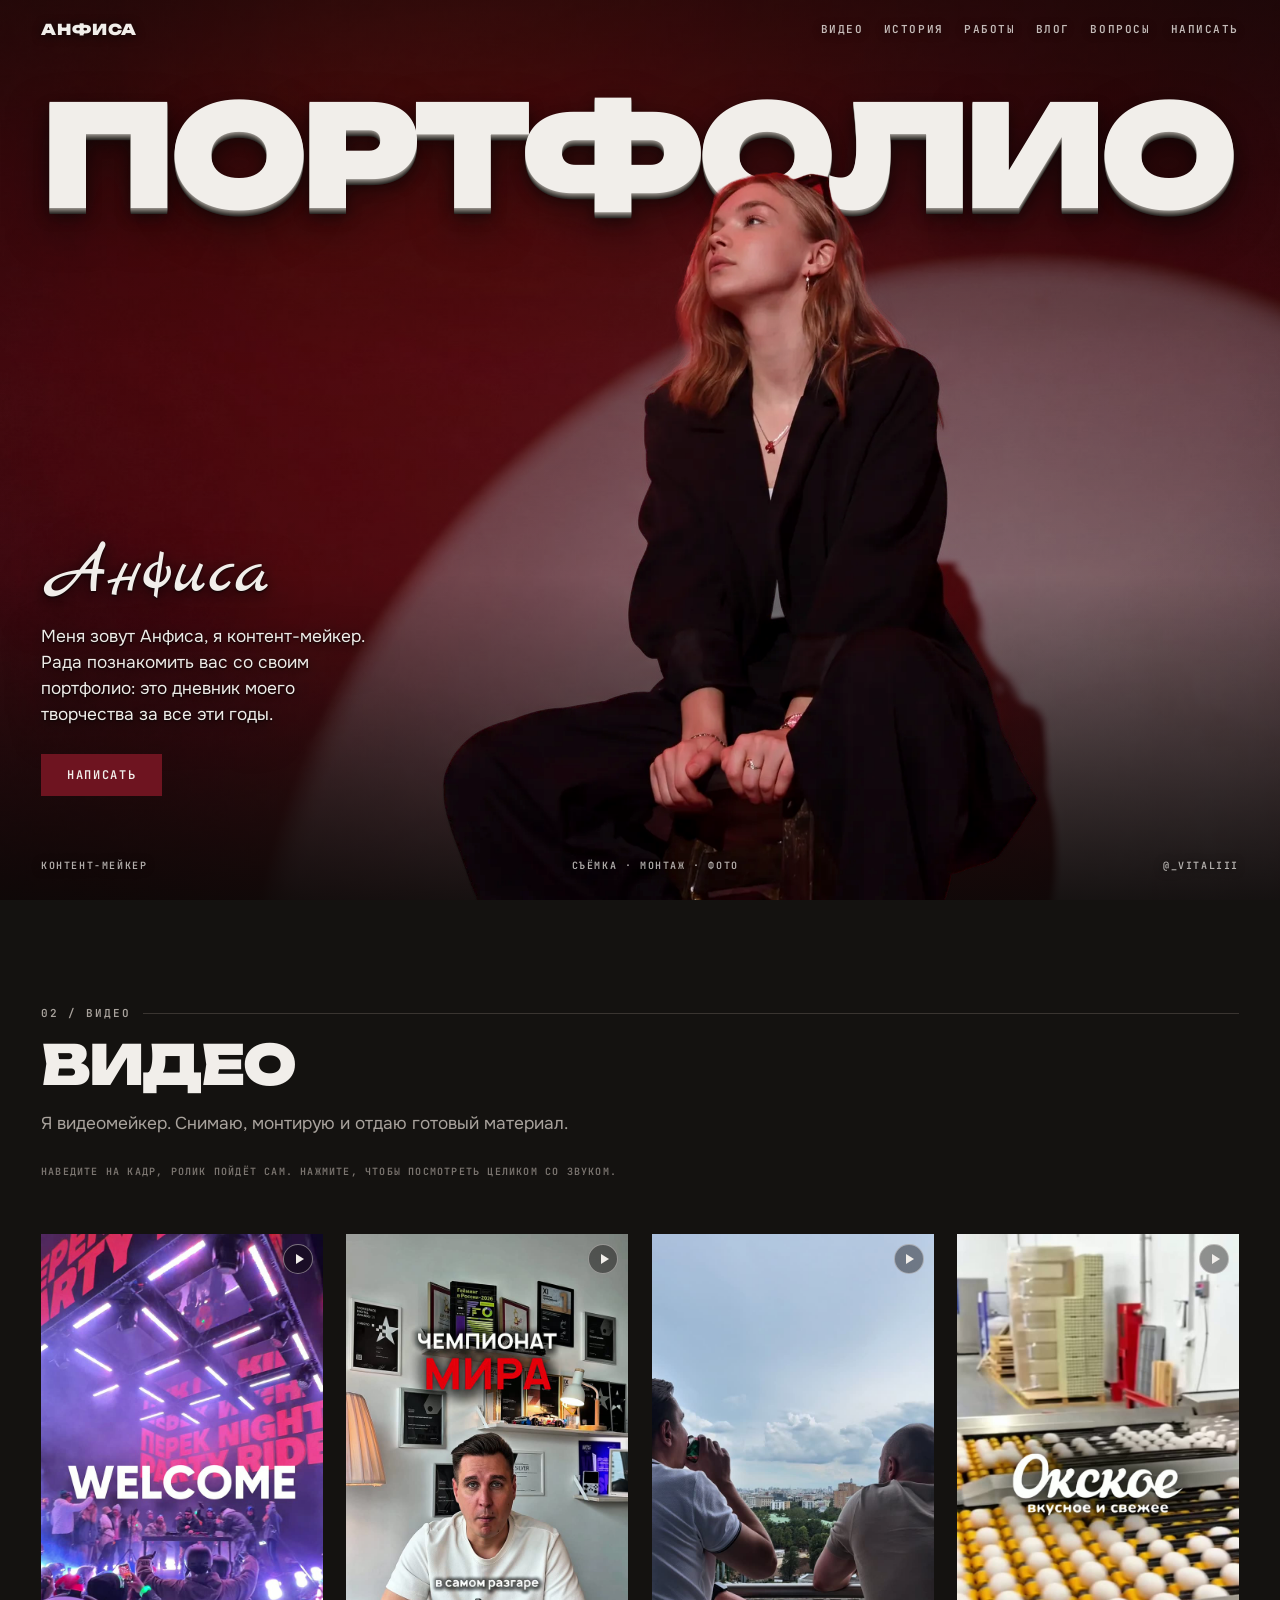
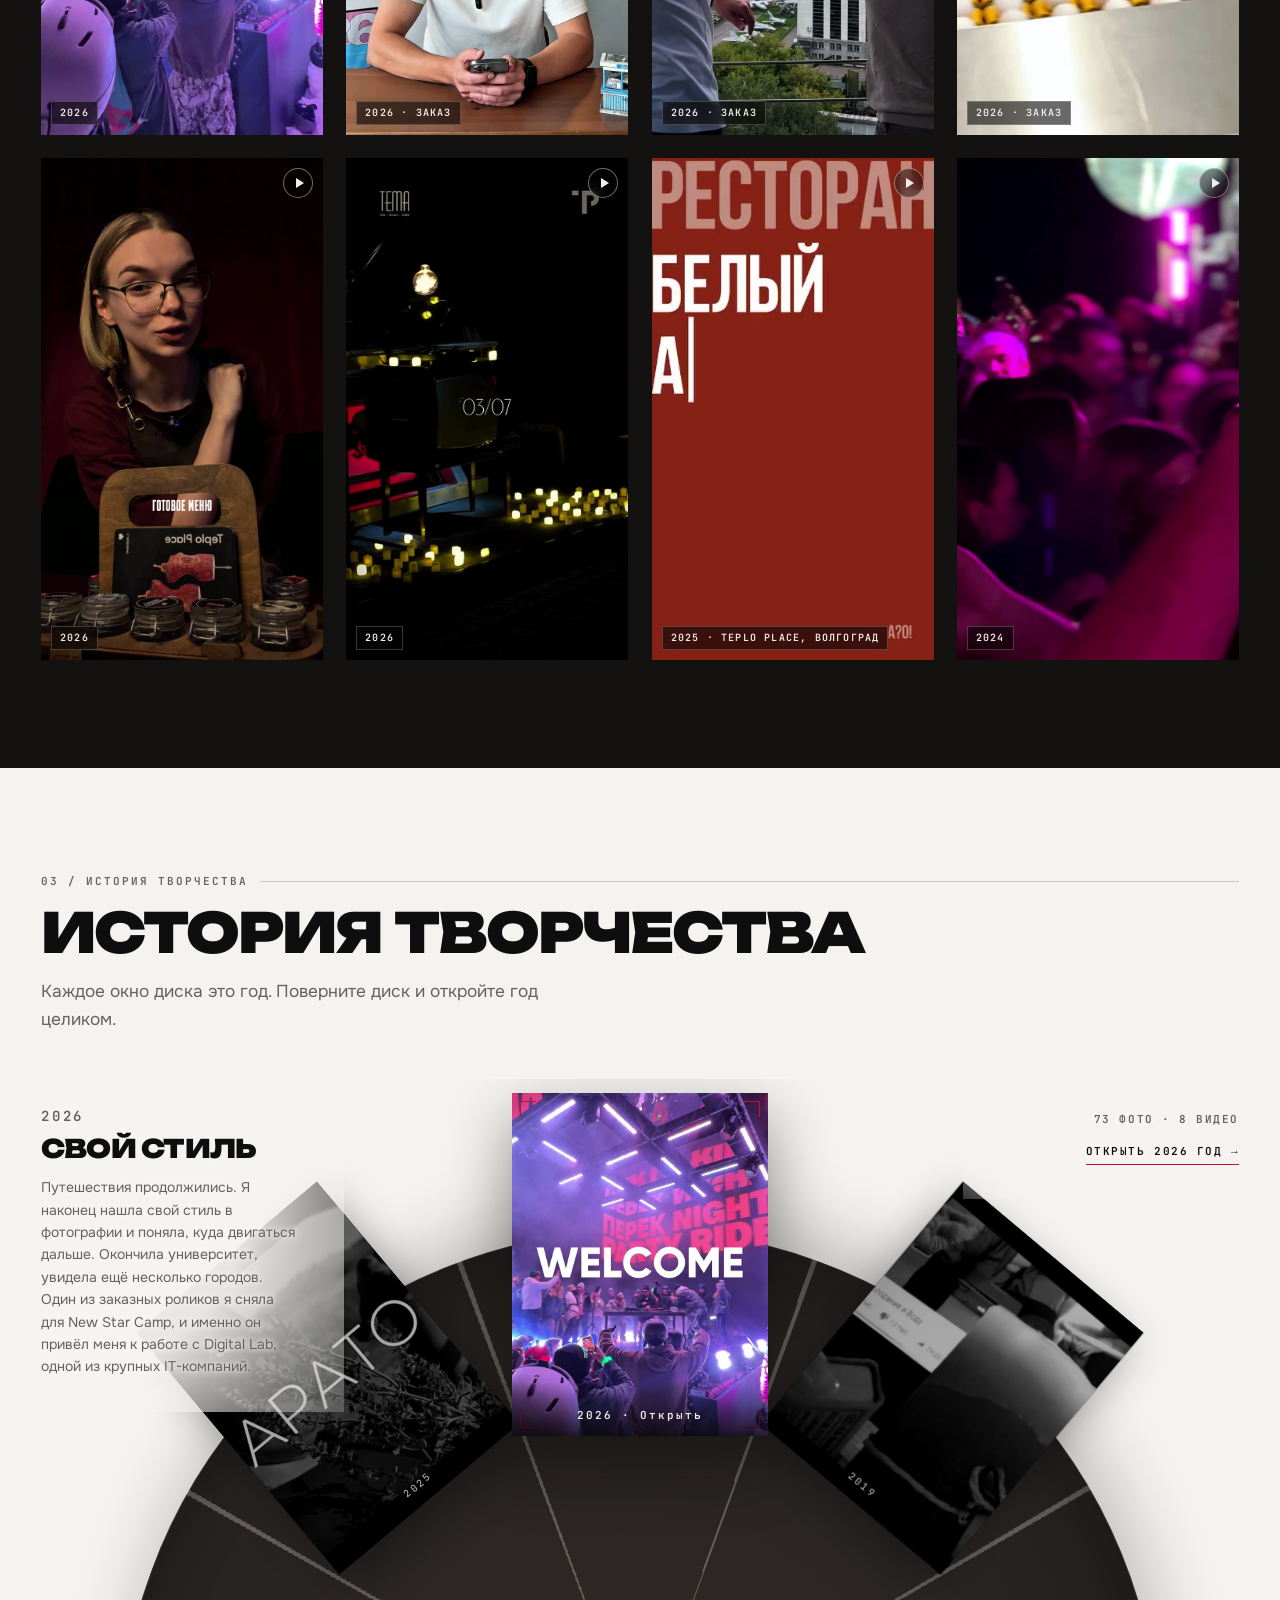
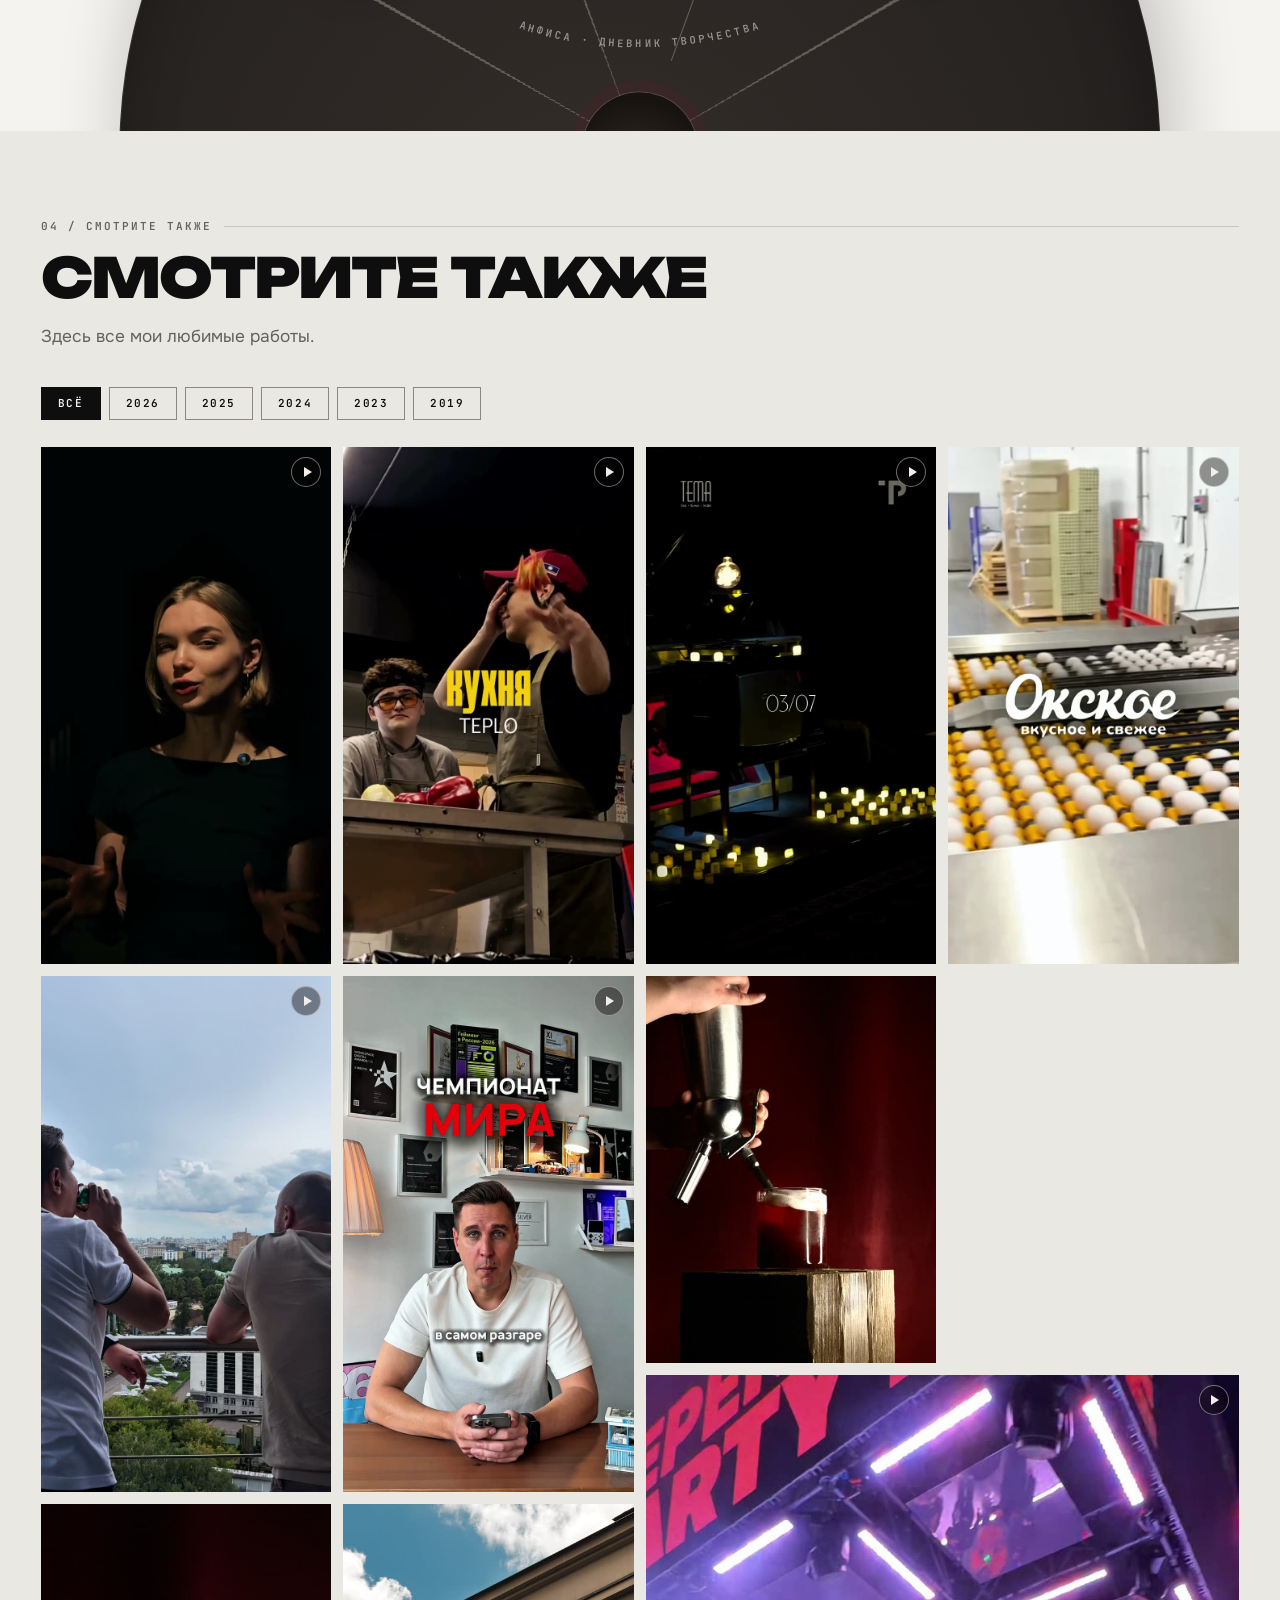
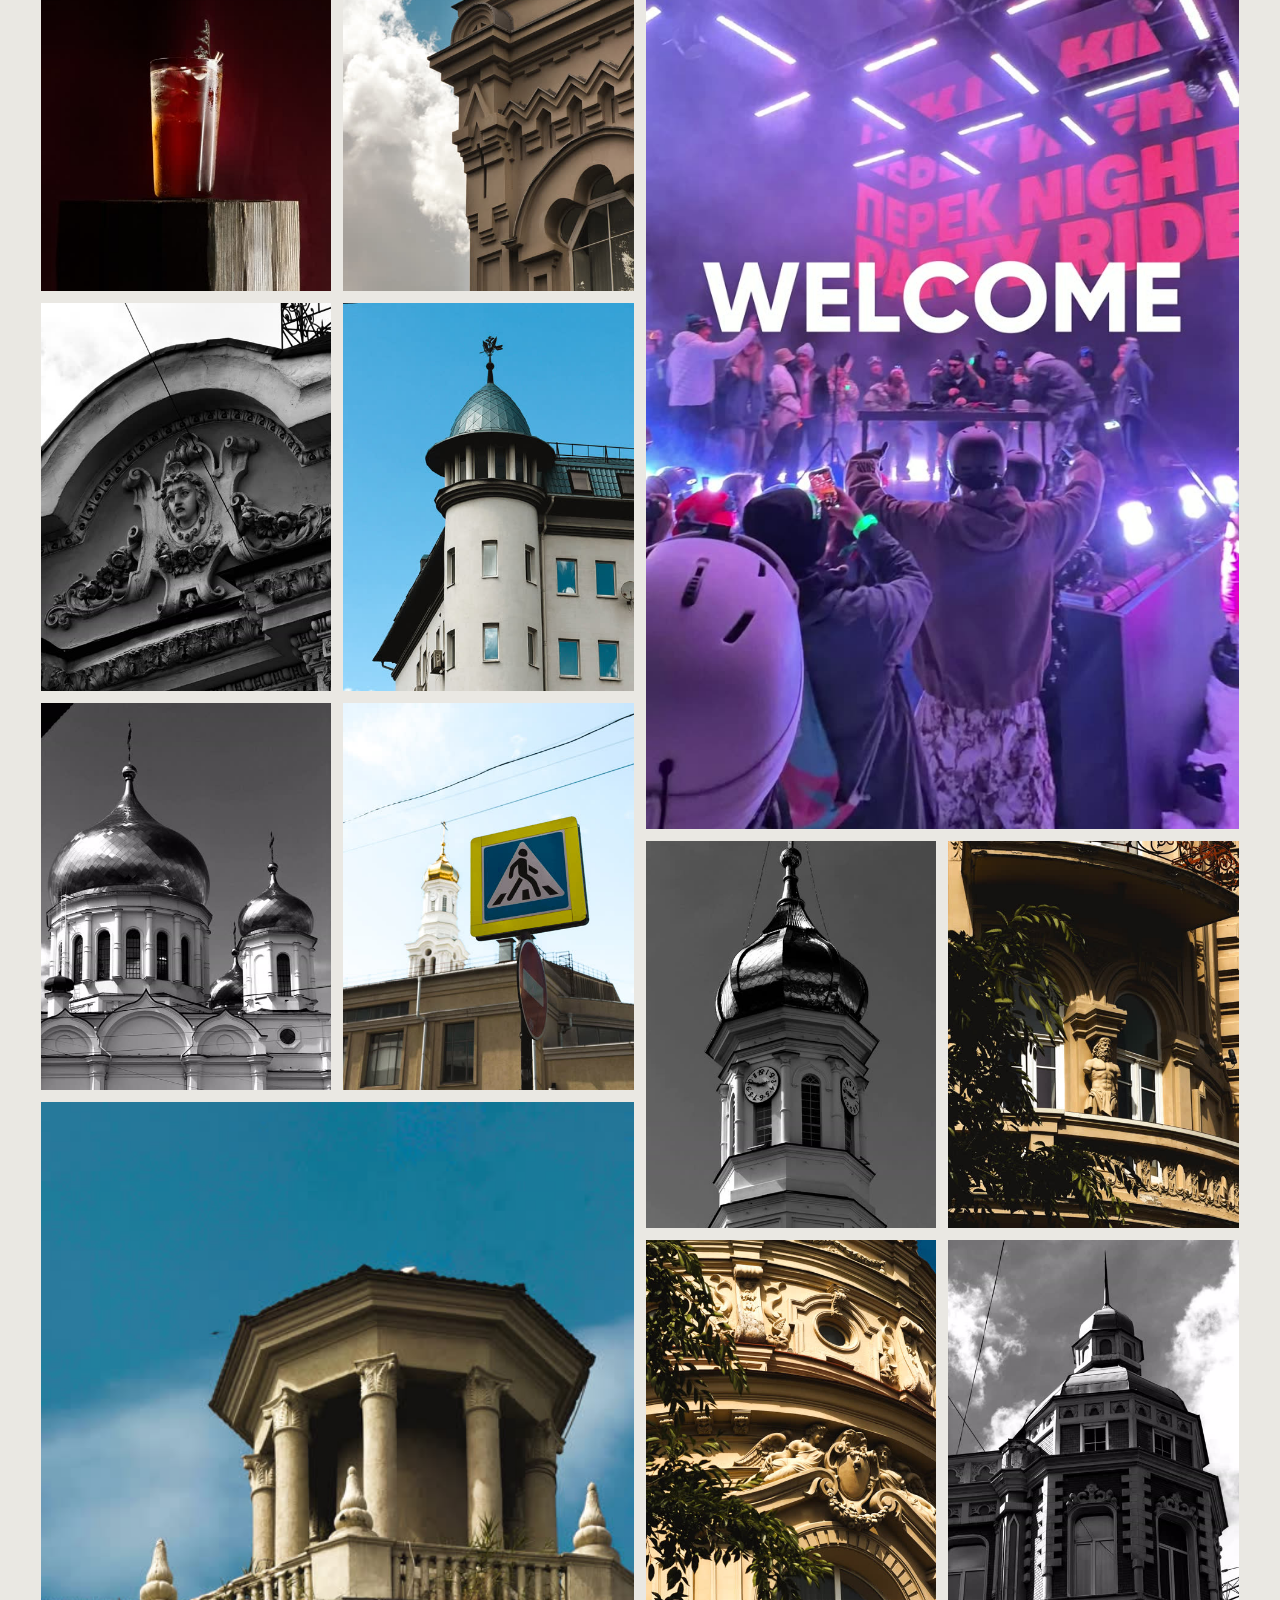
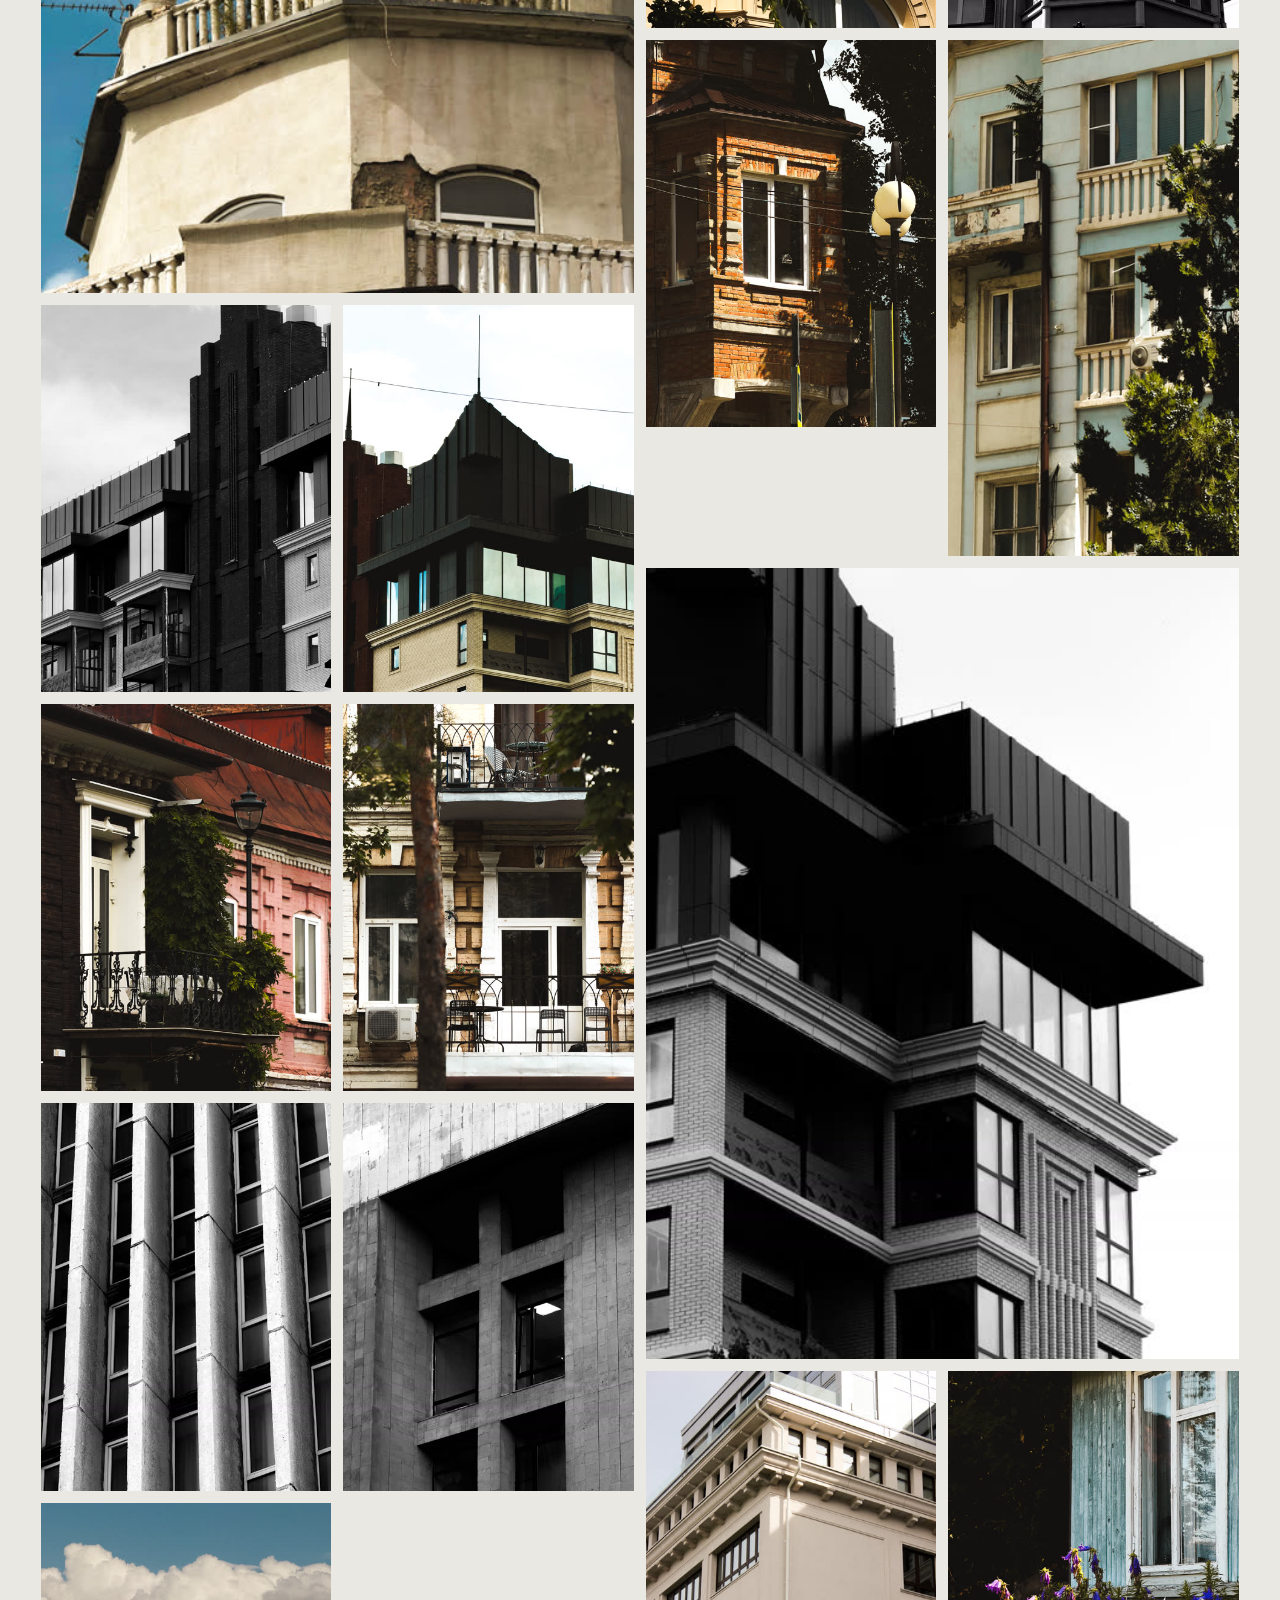
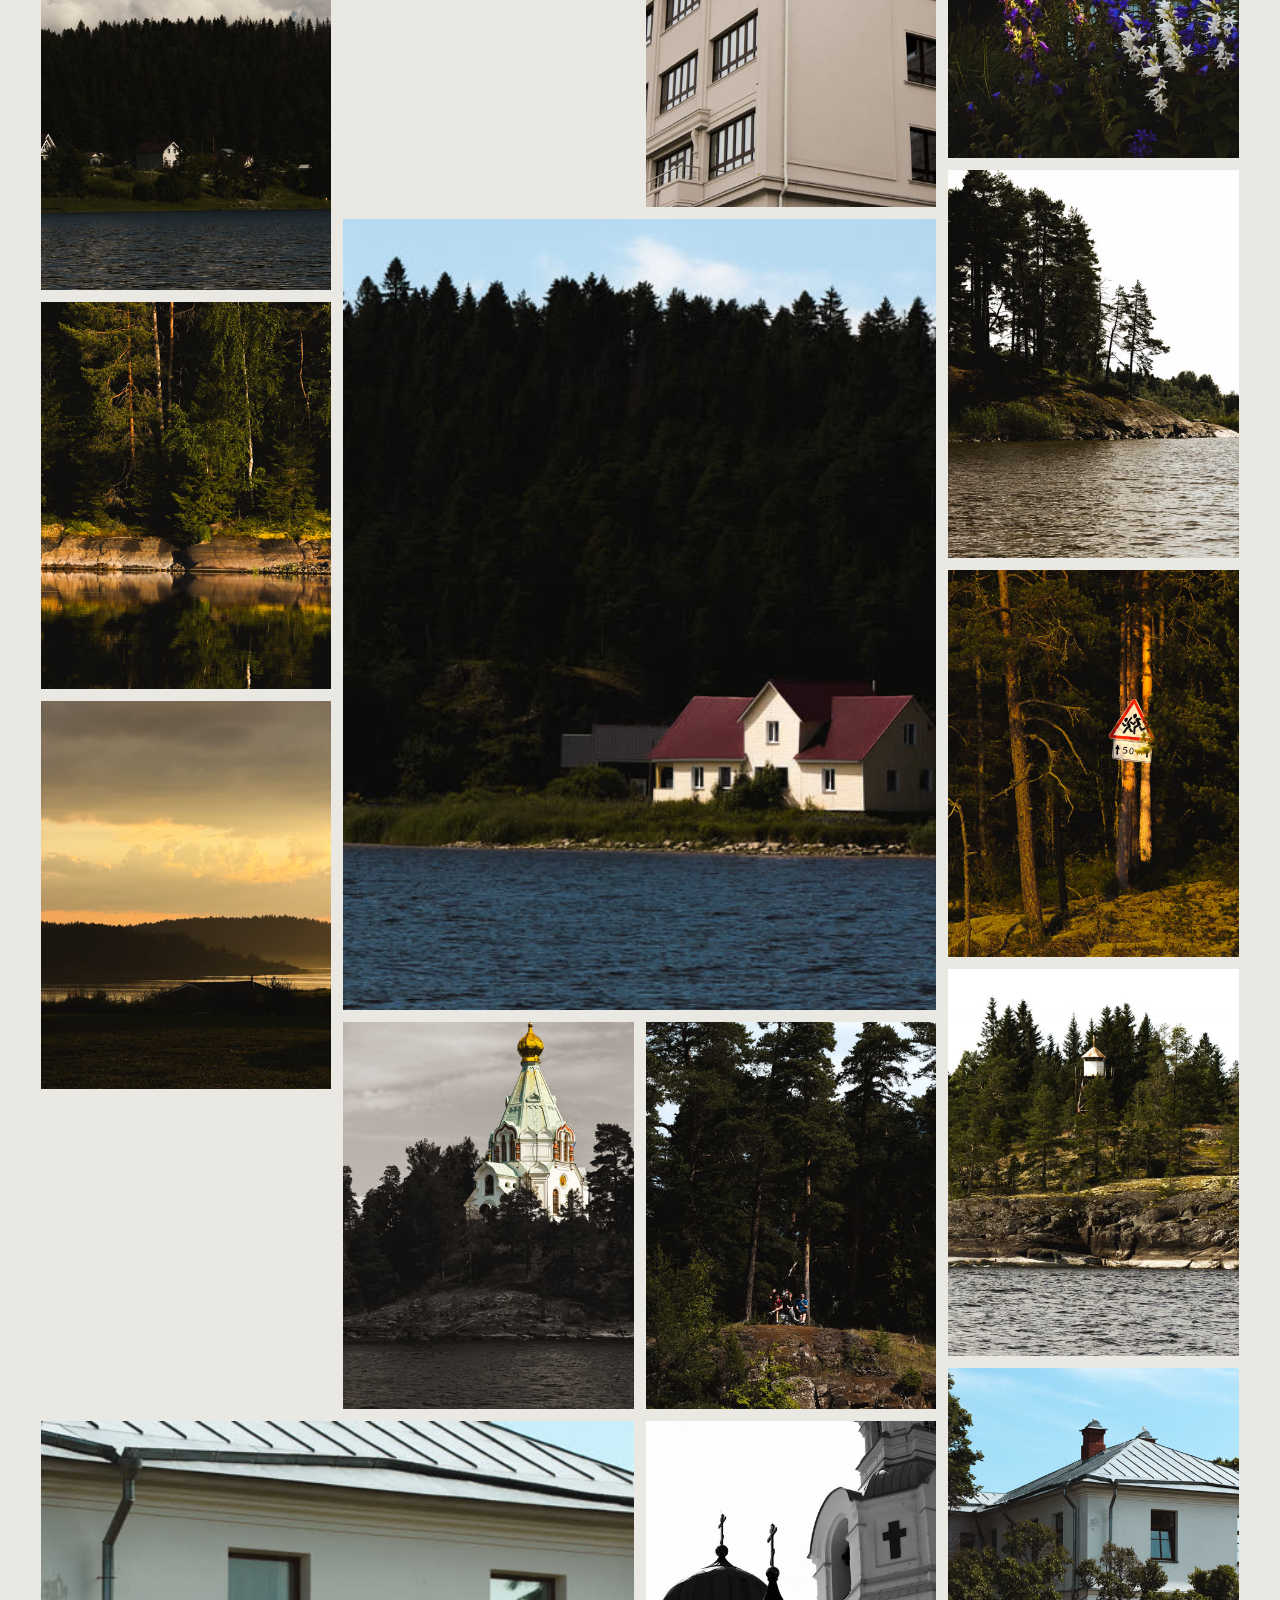
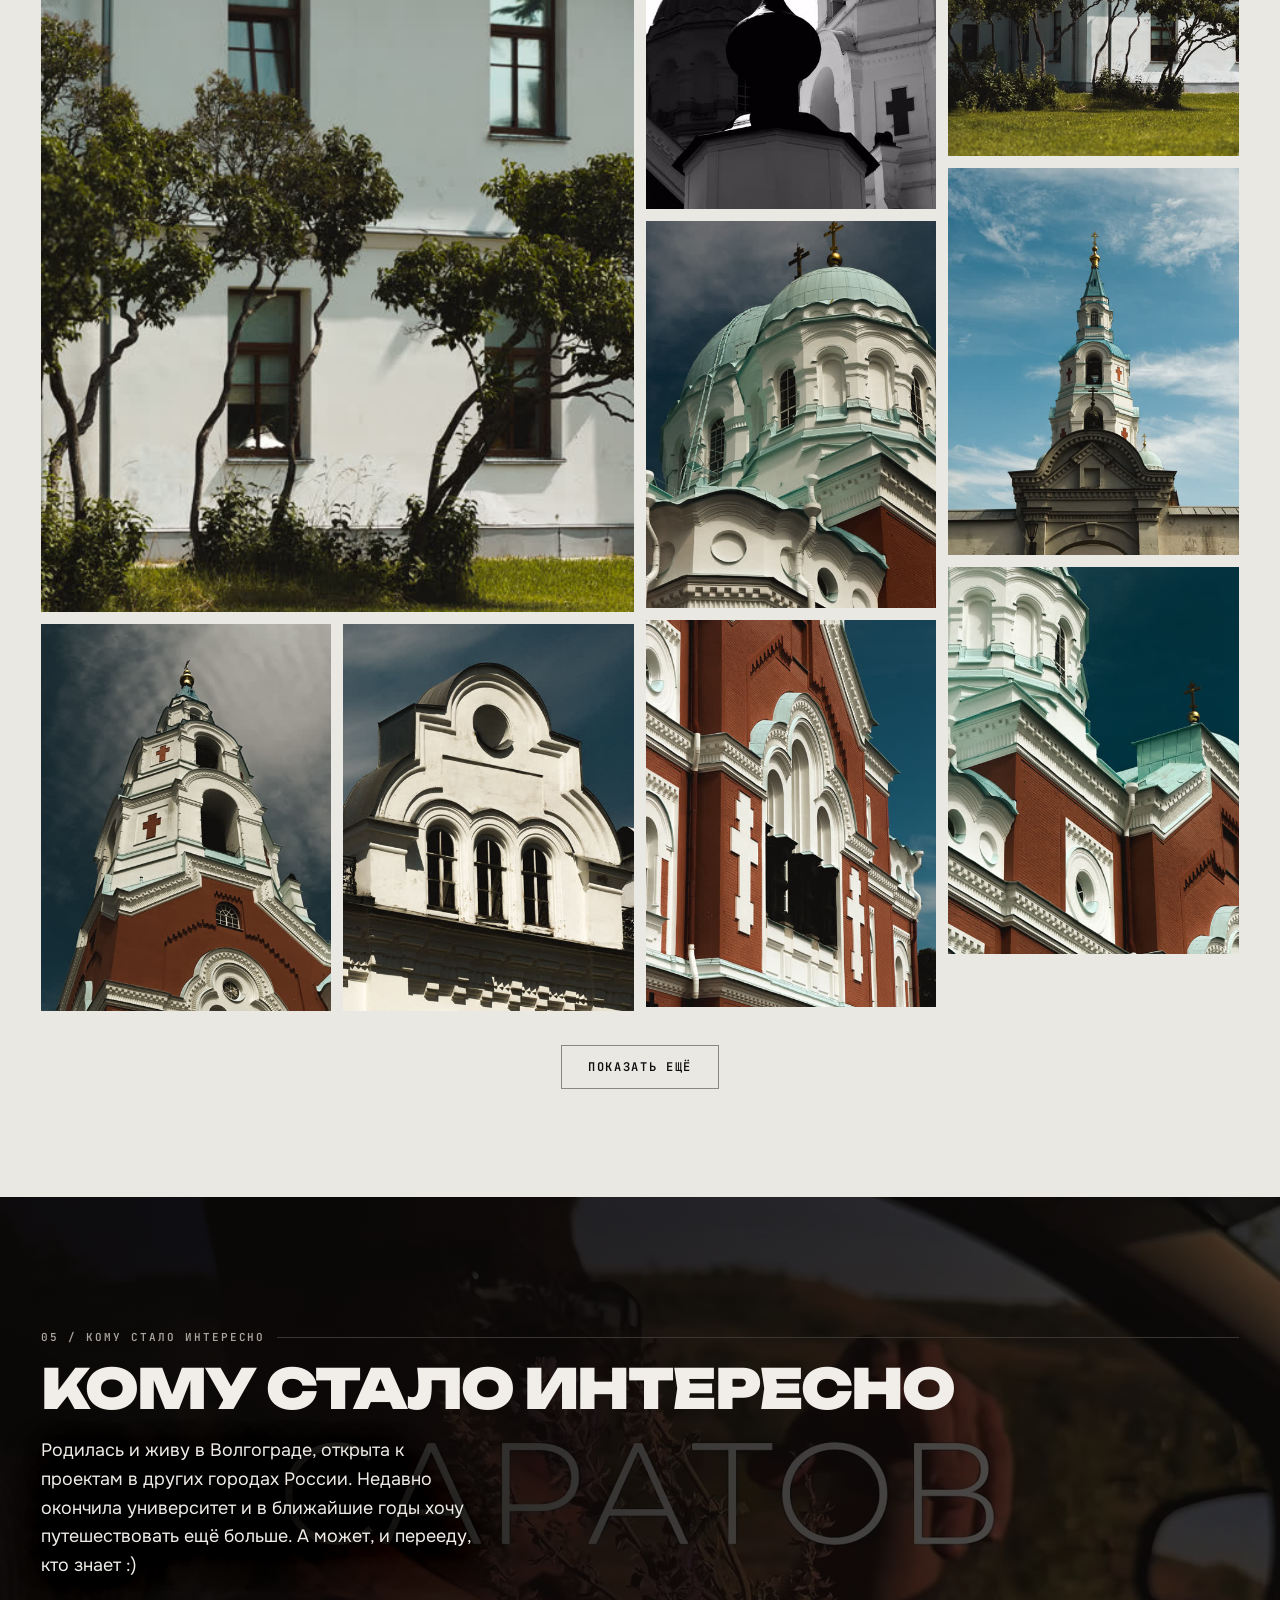
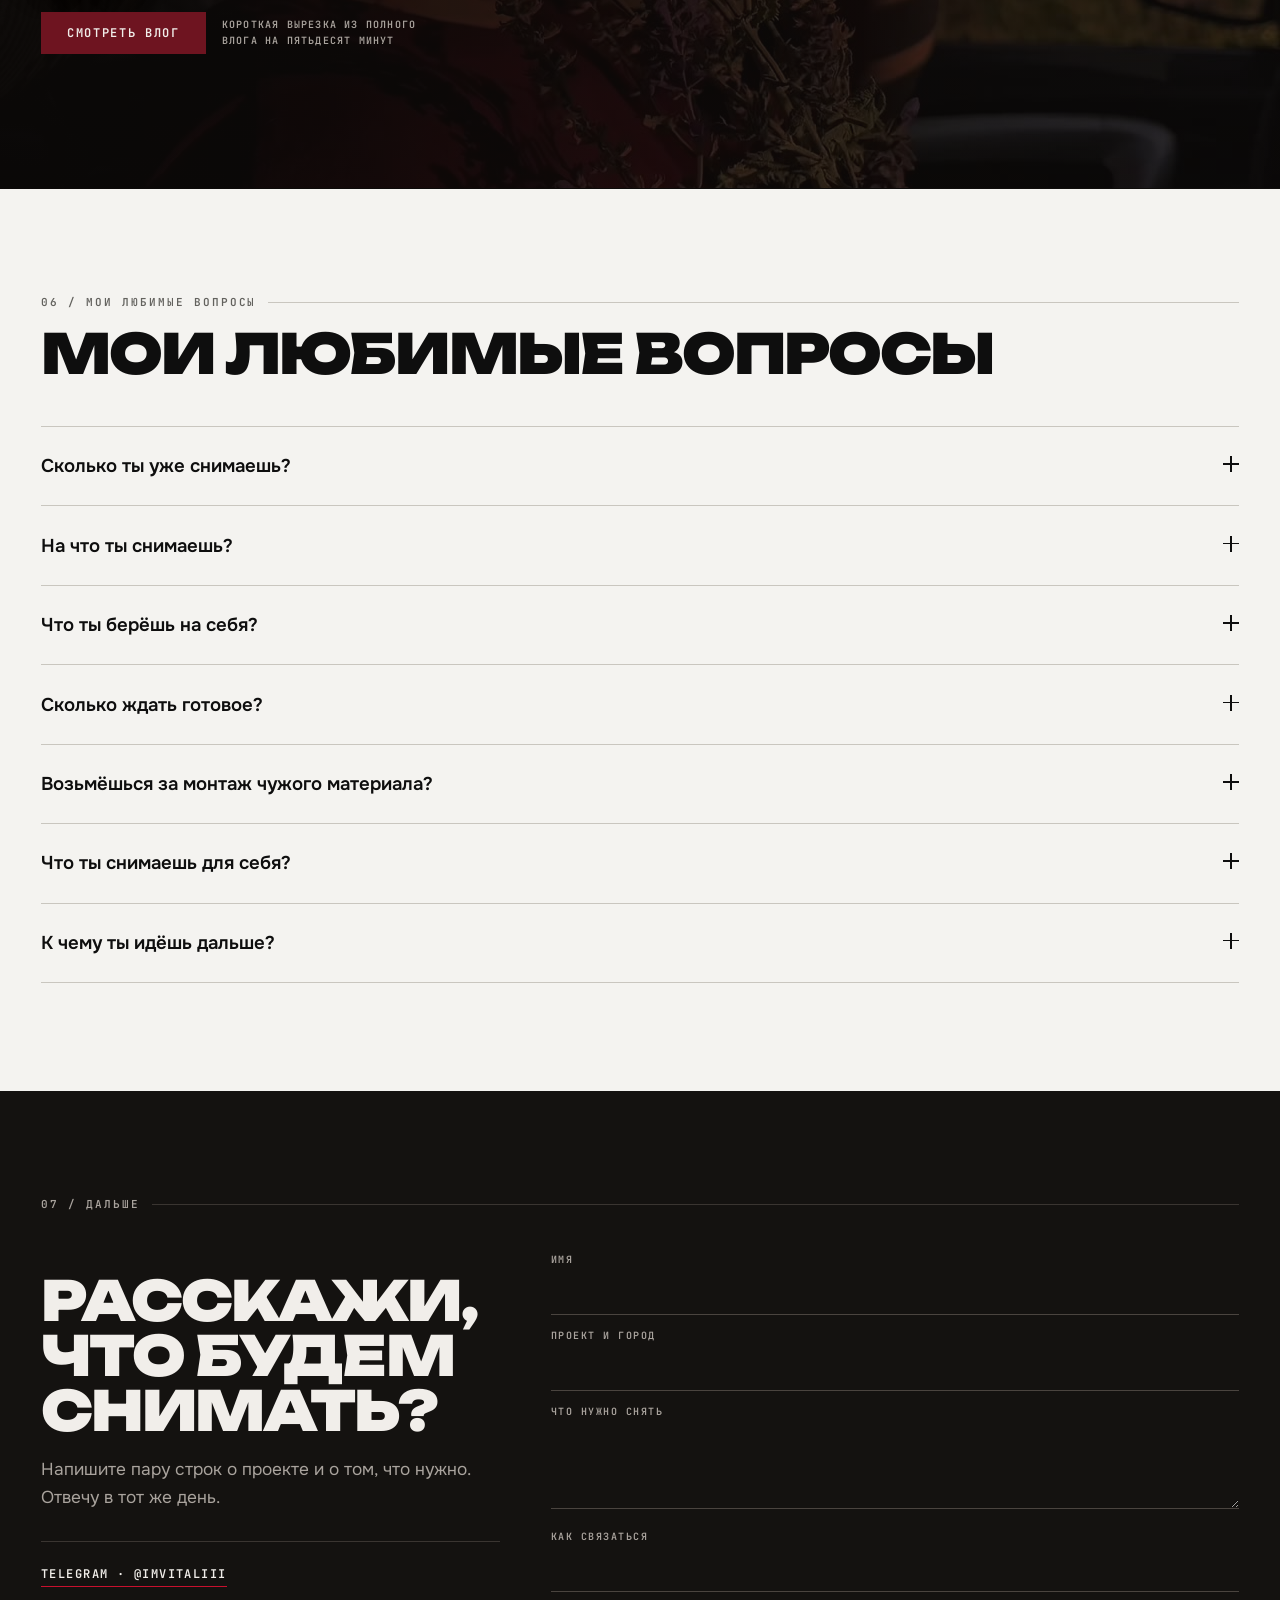
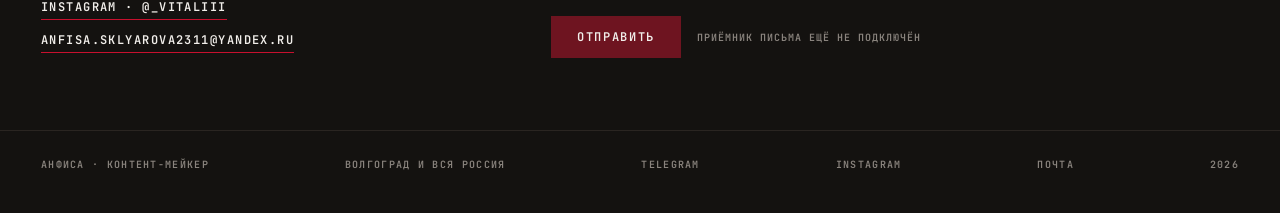
==== index.html @ 088d8d73 "Initial commit" ====
<!doctype html>
<html lang="ru">
<head>
<meta charset="utf-8">
<meta name="viewport" content="width=device-width, initial-scale=1">
<title>Анфиса. Контент-мейкер: видео, съёмка, монтаж</title>
<meta name="description" content="Анфиса, контент-мейкер и видеомейкер из Волгограда. Снимаю, монтирую и отдаю готовый материал. Портфолио и дневник творчества по годам.">
<meta name="theme-color" content="#141210">
<link rel="icon" href="data:image/svg+xml,%3Csvg xmlns='http://www.w3.org/2000/svg' viewBox='0 0 32 32'%3E%3Crect width='32' height='32' rx='7' fill='%23141210'/%3E%3Ccircle cx='16' cy='16' r='9' fill='none' stroke='%23F4F3F0' stroke-width='1.6'/%3E%3Cpath d='M13.5 11.6l7 4.4-7 4.4z' fill='%23C8102E'/%3E%3C/svg%3E">
<!-- DEPLOY STEP: og:url и og:image требуют абсолютных адресов, они подставляются при выкладке -->
<meta property="og:type" content="website">
<meta property="og:title" content="Анфиса. Контент-мейкер">
<meta property="og:description" content="Снимаю, монтирую и отдаю готовый материал. Портфолио и дневник творчества.">
<meta property="og:url" content="PLACEHOLDER">
<meta property="og:image" content="PLACEHOLDER">
<link rel="stylesheet" href="assets/fonts.css">
<link rel="stylesheet" href="assets/site.css">
</head>
<body>
<a class="skip" href="#main">К содержанию</a>
<div class="grain" aria-hidden="true"></div>

<nav class="nav" id="nav">
  <div class="wrap nav-in">
    <a class="nav-mark" href="#top">АНФИСА</a>
    <div class="nav-links">
      <a href="#video">Видео</a>
      <a href="#story" class="opt">История</a>
      <a href="#also" class="opt">Работы</a>
      <a href="#vlog" class="opt">Влог</a>
      <a href="#faq" class="opt">Вопросы</a>
      <a href="#contact">Написать</a>
    </div>
  </div>
</nav>

<main id="main" tabindex="-1">

  <!-- ============ 01 ГЕРОЙ ============ -->
  <section class="hero" id="top">
    <div class="hero-frame">
      <img class="hero-bg" src="assets/hero-bg.jpg"
           srcset="assets/hero-bg-s.jpg 1200w, assets/hero-bg.jpg 2400w" sizes="100vw"
           alt="" width="2400" height="1350" fetchpriority="high">
      <div class="hero-veil" aria-hidden="true"></div>

      <div class="hero-band">
        <div class="wrap">
          <h1 class="hero-word" id="heroWord"><span class="hero-word-in">ПОРТФОЛИО</span><span class="vh">. Анфиса, контент-мейкер: дневник творчества</span></h1>
        </div>
      </div>

      <img class="hero-cut" src="assets/hero-cut.webp"
           srcset="assets/hero-cut-s.webp 1200w, assets/hero-cut.webp 2400w" sizes="100vw"
           alt="Анфиса на съёмке" width="2400" height="1350">

      <div class="hero-front">
        <div class="wrap">
          <div class="hero-copy">
            <p class="hero-sign" style="--i:0">Анфиса</p>
            <p class="hero-lede" style="--i:1">Меня зовут Анфиса, я контент-мейкер. Рада познакомить вас со своим портфолио: это дневник моего творчества за все эти годы.</p>
            <a class="btn" href="#contact" style="--i:2">Написать</a>
          </div>

          <div class="hero-foot">
            <span>Контент-мейкер</span>
            <span class="opt">Съёмка · Монтаж · Фото</span>
            <a href="https://www.instagram.com/_vitaliii" target="_blank" rel="noopener">@_vitaliii</a>
          </div>
        </div>
      </div>
    </div>
  </section>

  <!-- ============ 02 ВИДЕО ============ -->
  <section class="video dark reveal" id="video">
    <div class="wrap">
      <p class="kicker rise">02 / Видео</p>
      <h2 class="h2 rise">Видео</h2>
      <p class="lede rise">Я видеомейкер. Снимаю, монтирую и отдаю готовый материал.</p>
      <p class="v-note rise">Наведите на кадр, ролик пойдёт сам. Нажмите, чтобы посмотреть целиком со звуком.</p>
      <div class="v-grid" id="vGrid"></div>
    </div>
  </section>

  <!-- ============ 03 ИСТОРИЯ ТВОРЧЕСТВА ============ -->
  <section class="story reveal" id="story">
    <div class="wrap">
      <p class="kicker rise">03 / История творчества</p>
      <h2 class="h2 rise">История творчества</h2>
      <p class="lede rise">Каждое окно диска это год. Поверните диск и откройте год целиком.</p>

      <div class="disc-stage">
        <div class="story-left" id="storyLeft"></div>

        <div class="disc" id="disc">
          <div class="wheel" id="wheel">
            <div class="plate" aria-hidden="true"></div>
          </div>
          <svg class="arc" viewBox="0 0 760 230" aria-hidden="true">
            <path id="arcPath" d="M40,20 A420,420 0 0,0 720,20" fill="none"/>
            <text><textPath href="#arcPath" startOffset="50%" text-anchor="middle">Анфиса · дневник творчества</textPath></text>
          </svg>
        </div>

        <div class="story-right" id="storyRight"></div>
      </div>
    </div>
  </section>

  <!-- ============ 04 СМОТРИТЕ ТАКЖЕ ============ -->
  <section class="also reveal" id="also">
    <div class="wrap">
      <p class="kicker rise">04 / Смотрите также</p>
      <h2 class="h2 rise">Смотрите также</h2>
      <p class="lede rise">Здесь все мои любимые работы.</p>
      <div class="chips" id="chips" role="group" aria-label="Отбор по годам"></div>
      <div class="wall" id="wall"></div>
      <div class="wall-more"><button class="btn ghost" id="wallMore" type="button">Показать ещё</button></div>
    </div>
  </section>

  <!-- ============ 05 ВЛОГ ============ -->
  <section class="vlog reveal" id="vlog">
    <video class="vlog-bg" id="vlogBg" muted loop playsinline preload="none" aria-hidden="true" tabindex="-1"></video>
    <div class="wrap">
      <p class="kicker rise">05 / Кому стало интересно</p>
      <h2 class="h2 rise">Кому стало интересно</h2>
      <div class="vlog-copy">
        <p class="rise">Родилась и живу в Волгограде, открыта к проектам в других городах России. Недавно окончила университет и в ближайшие годы хочу путешествовать ещё больше. А может, и перееду, кто знает :)</p>
        <div class="vlog-cta rise">
          <button class="btn" id="vlogPlay" type="button">Смотреть влог</button>
          <span class="vlog-note">Короткая вырезка из полного влога на пятьдесят минут</span>
        </div>
      </div>
    </div>
  </section>

  <!-- ============ 06 ВОПРОСЫ ============ -->
  <section class="faq reveal" id="faq">
    <div class="wrap">
      <p class="kicker rise">06 / Мои любимые вопросы</p>
      <h2 class="h2 rise">Мои любимые вопросы</h2>
      <div class="qs rise" id="qs"></div>
    </div>
  </section>

  <!-- ============ 07 ФОРМА ============ -->
  <section class="cta dark reveal" id="contact">
    <div class="wrap">
      <p class="kicker rise">07 / Дальше</p>
      <div class="cta-grid">
        <div>
          <h2 class="h2 rise">Расскажи, что будем снимать?</h2>
          <p class="lede rise">Напишите пару строк о проекте и о том, что нужно. Отвечу в тот же день.</p>
          <div class="direct rise">
            <a href="https://t.me/Imvitaliii" target="_blank" rel="noopener">Telegram · @Imvitaliii</a>
            <a href="https://www.instagram.com/_vitaliii" target="_blank" rel="noopener">Instagram · @_vitaliii</a>
            <a href="mailto:anfisa.sklyarova2311@yandex.ru">anfisa.sklyarova2311@yandex.ru</a>
          </div>
        </div>
        <div>
          <form id="form" action="https://formspree.io/f/PLACEHOLDER" method="post" novalidate>
            <div><label for="f-name">Имя</label><input id="f-name" name="name" type="text" autocomplete="name" required></div>
            <div><label for="f-place">Проект и город</label><input id="f-place" name="place" type="text" required></div>
            <div><label for="f-task">Что нужно снять</label><textarea id="f-task" name="task" rows="3" required></textarea></div>
            <div><label for="f-contact">Как связаться</label><input id="f-contact" name="contact" type="text" autocomplete="email" required></div>
            <div class="form-foot">
              <button class="btn" type="submit">Отправить</button>
              <span class="form-note">Письмо придёт Анфисе на почту</span>
            </div>
          </form>
          <div class="sent" id="sent" role="status">Письмо ушло. Отвечу в тот же день.</div>
        </div>
      </div>
    </div>
  </section>

</main>

<footer>
  <div class="wrap foot">
    <span>Анфиса · контент-мейкер</span>
    <span>Волгоград и вся Россия</span>
    <a href="https://t.me/Imvitaliii" target="_blank" rel="noopener">Telegram</a>
    <a href="https://www.instagram.com/_vitaliii" target="_blank" rel="noopener">Instagram</a>
    <a href="mailto:anfisa.sklyarova2311@yandex.ru">Почта</a>
    <span>2026</span>
  </div>
</footer>

<div class="viewer" id="viewer" role="dialog" aria-modal="true" aria-label="Просмотр работы"></div>

<script src="assets/data.js"></script>
<script src="assets/app.js" defer></script>
</body>
</html>
---- assets/fonts.css ----
@font-face{font-family:'Unbounded';font-style:normal;font-weight:700;font-display:swap;src:url('fonts/unbounded-700-cyrillic.woff2') format('woff2');unicode-range:U+0301, U+0400-045F, U+0490-0491, U+04B0-04B1, U+2116}
@font-face{font-family:'Unbounded';font-style:normal;font-weight:700;font-display:swap;src:url('fonts/unbounded-700-latin.woff2') format('woff2');unicode-range:U+0000-00FF, U+0131, U+0152-0153, U+02BB-02BC, U+02C6, U+02DA, U+02DC, U+0304, U+0308, U+0329, U+2000-206F, U+20AC, U+2122, U+2191, U+2193, U+2212, U+2215, U+FEFF, U+FFFD}
@font-face{font-family:'Unbounded';font-style:normal;font-weight:900;font-display:swap;src:url('fonts/unbounded-900-cyrillic.woff2') format('woff2');unicode-range:U+0301, U+0400-045F, U+0490-0491, U+04B0-04B1, U+2116}
@font-face{font-family:'Unbounded';font-style:normal;font-weight:900;font-display:swap;src:url('fonts/unbounded-900-latin.woff2') format('woff2');unicode-range:U+0000-00FF, U+0131, U+0152-0153, U+02BB-02BC, U+02C6, U+02DA, U+02DC, U+0304, U+0308, U+0329, U+2000-206F, U+20AC, U+2122, U+2191, U+2193, U+2212, U+2215, U+FEFF, U+FFFD}
@font-face{font-family:'Onest';font-style:normal;font-weight:400;font-display:swap;src:url('fonts/onest-400-cyrillic.woff2') format('woff2');unicode-range:U+0301, U+0400-045F, U+0490-0491, U+04B0-04B1, U+2116}
@font-face{font-family:'Onest';font-style:normal;font-weight:400;font-display:swap;src:url('fonts/onest-400-latin.woff2') format('woff2');unicode-range:U+0000-00FF, U+0131, U+0152-0153, U+02BB-02BC, U+02C6, U+02DA, U+02DC, U+0304, U+0308, U+0329, U+2000-206F, U+20AC, U+2122, U+2191, U+2193, U+2212, U+2215, U+FEFF, U+FFFD}
@font-face{font-family:'Onest';font-style:normal;font-weight:600;font-display:swap;src:url('fonts/onest-600-cyrillic.woff2') format('woff2');unicode-range:U+0301, U+0400-045F, U+0490-0491, U+04B0-04B1, U+2116}
@font-face{font-family:'Onest';font-style:normal;font-weight:600;font-display:swap;src:url('fonts/onest-600-latin.woff2') format('woff2');unicode-range:U+0000-00FF, U+0131, U+0152-0153, U+02BB-02BC, U+02C6, U+02DA, U+02DC, U+0304, U+0308, U+0329, U+2000-206F, U+20AC, U+2122, U+2191, U+2193, U+2212, U+2215, U+FEFF, U+FFFD}
@font-face{font-family:'JetBrains Mono';font-style:normal;font-weight:400;font-display:swap;src:url('fonts/jetbrains-mono-400-cyrillic.woff2') format('woff2');unicode-range:U+0301, U+0400-045F, U+0490-0491, U+04B0-04B1, U+2116}
@font-face{font-family:'JetBrains Mono';font-style:normal;font-weight:400;font-display:swap;src:url('fonts/jetbrains-mono-400-latin.woff2') format('woff2');unicode-range:U+0000-00FF, U+0131, U+0152-0153, U+02BB-02BC, U+02C6, U+02DA, U+02DC, U+0304, U+0308, U+0329, U+2000-206F, U+20AC, U+2122, U+2191, U+2193, U+2212, U+2215, U+FEFF, U+FFFD}
@font-face{font-family:'JetBrains Mono';font-style:normal;font-weight:600;font-display:swap;src:url('fonts/jetbrains-mono-600-cyrillic.woff2') format('woff2');unicode-range:U+0301, U+0400-045F, U+0490-0491, U+04B0-04B1, U+2116}
@font-face{font-family:'JetBrains Mono';font-style:normal;font-weight:600;font-display:swap;src:url('fonts/jetbrains-mono-600-latin.woff2') format('woff2');unicode-range:U+0000-00FF, U+0131, U+0152-0153, U+02BB-02BC, U+02C6, U+02DA, U+02DC, U+0304, U+0308, U+0329, U+2000-206F, U+20AC, U+2122, U+2191, U+2193, U+2212, U+2215, U+FEFF, U+FFFD}
@font-face{font-family:'Marck Script';font-style:normal;font-weight:400;font-display:swap;src:url('fonts/marck-script-400-cyrillic.woff2') format('woff2');unicode-range:U+0301, U+0400-045F, U+0490-0491, U+04B0-04B1, U+2116}
@font-face{font-family:'Marck Script';font-style:normal;font-weight:400;font-display:swap;src:url('fonts/marck-script-400-latin.woff2') format('woff2');unicode-range:U+0000-00FF, U+0131, U+0152-0153, U+02BB-02BC, U+02C6, U+02DA, U+02DC, U+0304, U+0308, U+0329, U+2000-206F, U+20AC, U+2122, U+2191, U+2193, U+2212, U+2215, U+FEFF, U+FFFD}
---- assets/site.css ----
/* ============================================================
   АНФИСА. Контент-мейкер
   Дневник творчества. Тёплое полотно, тёмные полосы, цвет живёт
   в кадрах. Ноль библиотек: всё едет на transform и opacity.
   ============================================================ */

*,*::before,*::after{margin:0;padding:0;box-sizing:border-box}

:root{
  --canvas:#F4F3F0;
  --panel:#EAE8E3;
  --dark:#141210;
  --dark-2:#1E1A17;
  --ink:#0E0E0E;
  --ink-soft:#63625E;
  --rule:#C9C6BF;
  --rule-strong:#8C8880;
  --bordeaux:#6E1420;
  --bordeaux-hover:#8A1A29;
  --red:#C8102E;
  --paper:#F1EEEA;
  --paper-soft:#A9A39D;

  --display:'Unbounded',Impact,'Arial Narrow',sans-serif;
  --body:'Onest',system-ui,sans-serif;
  --mono:'JetBrains Mono',ui-monospace,Consolas,monospace;
  --hand:'Marck Script','Segoe Script',cursive;

  --ease:cubic-bezier(.22,.61,.36,1);
  --ease-soft:cubic-bezier(.4,0,.2,1);

  --gut:clamp(16px,3.2vw,48px);
  --tshadow:0 1px 2px rgba(8,6,5,.9),0 3px 14px rgba(8,6,5,.75),0 12px 46px rgba(8,6,5,.7);
}

html,body{overflow-x:hidden;overflow-x:clip}
html{scroll-behavior:smooth;-webkit-text-size-adjust:100%}

/* Полоса прокрутки это часть макета, а не деталь браузера: прямоугольная,
   без скруглений и теней, в том же красном, что и все акценты.
   Порядок важен: если задать scrollbar-color, Chrome перестаёт слушать
   ::-webkit-scrollbar и рисует свой скруглённый ползунок. Поэтому свойство
   уходит только тем браузерам, где этих псевдоэлементов нет. */
::-webkit-scrollbar{width:12px;height:12px}
::-webkit-scrollbar-track{background:var(--panel)}
::-webkit-scrollbar-thumb{background:var(--red);border:0;border-radius:0}
::-webkit-scrollbar-thumb:hover{background:var(--bordeaux)}
::-webkit-scrollbar-corner{background:var(--panel)}
@supports not selector(::-webkit-scrollbar){
  html{scrollbar-width:auto;scrollbar-color:var(--red) var(--panel)}
}

body{
  background:var(--canvas);
  color:var(--ink);
  font-family:var(--body);
  font-size:clamp(15px,1.05vw,17px);
  line-height:1.6;
  -webkit-font-smoothing:antialiased;
}

img,video,svg{display:block;max-width:100%}
a{color:inherit}
::selection{background:var(--bordeaux);color:var(--canvas)}
:focus-visible{outline:2px solid var(--red);outline-offset:3px;border-radius:2px}

.skip{
  position:absolute;left:var(--gut);top:-100px;z-index:200;
  background:var(--ink);color:var(--canvas);padding:12px 18px;
  font:600 13px/1 var(--mono);letter-spacing:.06em;
  transition:top .2s var(--ease);
}
.skip:focus{top:12px}
.vh{position:absolute;width:1px;height:1px;overflow:hidden;clip:rect(0 0 0 0);white-space:nowrap}

/* одно зерно на всю страницу, на уровне шёпота */
.grain{
  position:fixed;inset:0;z-index:0;pointer-events:none;
  opacity:.42;mix-blend-mode:multiply;
  background-image:url("data:image/svg+xml,%3Csvg xmlns='http://www.w3.org/2000/svg' width='180' height='180'%3E%3Cfilter id='n'%3E%3CfeTurbulence type='fractalNoise' baseFrequency='.85' numOctaves='3'/%3E%3CfeColorMatrix type='saturate' values='0'/%3E%3C/filter%3E%3Crect width='180' height='180' filter='url(%23n)' opacity='.24'/%3E%3C/svg%3E");
}

/* ---------- шапка ---------- */
/* Шапка сидит в том же .wrap, что и весь контент: имя слева и ссылки справа
   встают ровно на края сетки, а не на края окна. */
.nav{
  position:fixed;top:0;left:0;right:0;z-index:100;
  font:600 11px/1 var(--mono);letter-spacing:.14em;text-transform:uppercase;
  color:var(--paper);
  transition:background .5s var(--ease-soft),border-color .5s var(--ease-soft),color .5s var(--ease-soft);
  border-bottom:1px solid transparent;
}
.nav-in{
  display:flex;align-items:center;justify-content:space-between;
  gap:20px;min-height:clamp(58px,6.4vh,70px);
}
.nav:not(.solid){text-shadow:0 1px 10px rgba(8,6,5,.8)}
.nav.solid{background:rgba(244,243,240,.93);backdrop-filter:blur(14px);border-bottom-color:var(--rule);color:var(--ink);text-shadow:none}
.nav-mark{font-family:var(--display);font-weight:900;font-size:15px;letter-spacing:.06em;text-decoration:none}
.nav-links{display:flex;gap:clamp(12px,1.6vw,26px);align-items:center}
.nav-links a{text-decoration:none;opacity:.78;transition:opacity .25s var(--ease)}
.nav-links a:hover{opacity:1}
@media (max-width:860px){.nav-links .opt{display:none}}

/* ============================================================
   01 ГЕРОЙ: слово между кадром и силуэтом
   Фон и вырезанный силуэт это один и тот же снимок, поэтому у них
   одинаковый object-fit и они совпадают пиксель в пиксель при любом
   размере окна. Между ними лежит ПОРТФОЛИО: буквы уходят Анфисе за
   спину, отсюда вся глубина. Плоской заливки здесь нет нигде.
   ============================================================ */
.hero{position:relative;background:var(--dark);isolation:isolate}
.hero-frame{position:relative;height:100svh;min-height:560px;overflow:hidden}

.hero-bg,.hero-cut{
  position:absolute;inset:0;width:100%;height:100%;
  object-fit:cover;object-position:50% 62%;
}
.hero-bg{z-index:1;filter:saturate(.92) contrast(1.04) brightness(.76)}
.hero-cut{z-index:3;filter:saturate(.98) contrast(1.03)}

/* Затемнение по краям: слово светлое, а красная стена за спиной яркая.
   Верх притушен сильнее, потому что именно там лежат буквы. */
.hero-veil{
  position:absolute;inset:0;z-index:2;pointer-events:none;
  background:
    linear-gradient(to bottom,rgba(10,8,7,.66) 0%,rgba(10,8,7,.3) 40%,rgba(10,8,7,.24) 64%,rgba(10,8,7,.88) 100%),
    radial-gradient(ellipse 120% 90% at 50% 44%,rgba(10,8,7,0) 38%,rgba(10,8,7,.58) 100%);
}

/* Слово во всю ширину сетки. Кегль подбирает скрипт под ширину .wrap,
   поэтому строка садится ровно между полями при любом окне; значение
   в vw это запасной вариант, пока шрифт ещё не измерен. */
.hero-band{position:absolute;z-index:2;left:0;right:0;top:clamp(76px,11vh,132px);pointer-events:none}
.hero-word{
  font-family:var(--display);font-weight:900;text-transform:uppercase;
  font-size:var(--hero-fs,11.4vw);line-height:.8;color:var(--paper);
}
.hero-word .hero-word-in{
  --ls:-.045em;
  display:inline-block;white-space:nowrap;
  letter-spacing:var(--ls);
  /* межбуквенное расстояние ставится и после последней литеры: без этой
     добавки строка при отрицательном трекинге вылезала бы за поле справа */
  padding-right:calc(var(--ls) * -1);
  /* короткая выдавленная грань вниз: объём без единого фильтра */
  text-shadow:
    0 1px 0 #8f8a85,0 2px 0 #7a756f,0 3px 0 #66615c,0 4px 0 #524e49,
    0 5px 0 #3f3c38,0 6px 0 #2e2b28,0 8px 14px rgba(8,6,5,.55),0 18px 40px rgba(8,6,5,.5);
}

/* Подпись, текст и нижняя строка живут в том же .wrap, что и весь сайт:
   левый край подписи совпадает с левым краем заголовков ниже по странице. */
.hero-front{position:absolute;z-index:4;inset:0;pointer-events:none;display:flex}
.hero-front>.wrap{
  width:100%;display:flex;flex-direction:column;justify-content:flex-end;
  padding-bottom:clamp(18px,3vh,30px);
}
.hero-copy{
  max-width:min(34ch,46vw);color:var(--paper);text-shadow:var(--tshadow);
  pointer-events:auto;margin-bottom:clamp(30px,7vh,74px);
}
.hero-sign{font-family:var(--hand);font-size:clamp(38px,5.6vw,76px);line-height:1;margin-bottom:14px}
.hero-lede{font-size:clamp(15px,1.35vw,20px);line-height:1.5}
.hero-copy .btn{margin-top:26px}

.hero-foot{
  display:flex;justify-content:space-between;gap:16px;flex-wrap:wrap;
  font:600 10px/1.4 var(--mono);letter-spacing:.16em;text-transform:uppercase;
  color:rgba(241,238,234,.72);text-shadow:0 1px 8px rgba(8,6,5,.8);
  pointer-events:auto;
}
.hero-foot a{text-decoration:none}
.hero-foot a:hover{color:var(--paper)}

/* На телефоне кадр вертикальный, а снимок горизонтальный: при cover Анфиса
   занимает экран целиком и закрывает слово. Поэтому кадр опускается вниз,
   сверху остаётся тёмная полоса под слово, а голова перекрывает только
   нижнюю грань литер, и приём с глубиной сохраняется. */
@media (max-width:860px){
  .hero-bg,.hero-cut{top:10%;height:90%;object-position:55% 100%}
  /* слово опускается к голове: на узком экране кадр стоит ниже, и без
     этого сдвига буквы висели бы отдельно от Анфисы */
  .hero-band{top:clamp(150px,25vh,240px)}
  .hero-copy{max-width:none}
  .hero-foot .opt{display:none}
}

/* Появление героя: слово стоит на месте с первого кадра, по нему сцена и
   читается. Оживают только силуэт и подпись. */
.hero-cut,.hero-copy>*{opacity:0}
body.ready .hero-cut{animation:cutIn 1.4s var(--ease) .1s forwards}
body.ready .hero-copy>*{animation:copyIn .9s var(--ease) forwards;animation-delay:calc(.42s + .1s * var(--i,0))}
@keyframes cutIn{from{opacity:0;transform:scale(1.06)}to{opacity:1;transform:none}}
@keyframes copyIn{from{opacity:0;transform:translateY(18px)}to{opacity:1;transform:none}}

/* ============================================================
   ОБЩИЕ ЭЛЕМЕНТЫ
   ============================================================ */
main{position:relative;z-index:1}
section{position:relative}
.wrap{max-width:1560px;margin:0 auto;padding:0 var(--gut)}

.kicker{
  font:600 11px/1 var(--mono);letter-spacing:.18em;text-transform:uppercase;
  color:var(--ink-soft);display:flex;align-items:center;gap:12px;
}
.kicker::after{content:"";height:1px;background:var(--rule);flex:1;transform:scaleX(var(--rule-x,0));transform-origin:left;transition:transform 1.1s var(--ease)}
.in .kicker::after{--rule-x:1}

.h2{
  font-family:var(--display);font-weight:900;text-transform:uppercase;
  font-size:clamp(27px,4.3vw,62px);line-height:1;letter-spacing:-.035em;margin-top:18px;
}
.lede{margin-top:18px;font-size:clamp(16px,1.35vw,21px);color:var(--ink-soft);max-width:52ch}

.rise{opacity:0;transform:translateY(26px);transition:opacity .85s var(--ease),transform .85s var(--ease)}
.in .rise{opacity:1;transform:none}
.in .rise:nth-child(2){transition-delay:.08s}
.in .rise:nth-child(3){transition-delay:.16s}
.in .rise:nth-child(4){transition-delay:.24s}
.in.settled .rise,
.in.settled .rise:nth-child(2),
.in.settled .rise:nth-child(3),
.in.settled .rise:nth-child(4){transition-delay:0s !important}

.btn{
  display:inline-flex;align-items:center;justify-content:center;gap:10px;
  background:var(--bordeaux);color:var(--paper);text-decoration:none;
  padding:15px 26px;border:0;cursor:pointer;
  font:600 12px/1 var(--mono);letter-spacing:.14em;text-transform:uppercase;
  transition:background .3s var(--ease),transform .3s var(--ease);
  text-shadow:none;
}
.btn:hover{background:var(--bordeaux-hover);transform:translateY(-2px)}
.btn.ghost{background:transparent;color:var(--ink);border:1px solid var(--rule-strong)}
.btn.ghost:hover{background:var(--ink);color:var(--canvas);border-color:var(--ink)}
.dark .btn.ghost{color:var(--paper);border-color:rgba(241,238,234,.45)}
.dark .btn.ghost:hover{background:var(--paper);color:var(--ink);border-color:var(--paper)}
@media (pointer:coarse){.btn{min-height:44px}}

.dark{background:var(--dark);color:var(--paper)}
.dark .kicker{color:var(--paper-soft)}
.dark .kicker::after{background:#3A3531}
.dark .lede{color:var(--paper-soft)}

/* значок ролика: единый для всех сеток */
.play-badge{
  position:absolute;top:10px;right:10px;z-index:2;width:30px;height:30px;
  border:1px solid rgba(241,238,234,.45);border-radius:50%;
  display:grid;place-items:center;background:rgba(8,6,5,.42);backdrop-filter:blur(6px);
  transition:background .3s var(--ease),border-color .3s var(--ease);
}
.play-badge::after{content:"";border-left:8px solid var(--paper);border-top:5px solid transparent;border-bottom:5px solid transparent;margin-left:3px}
.playing .play-badge{background:var(--red);border-color:var(--red)}
@media (pointer:coarse){.play-badge{width:44px;height:44px}}

.tag{
  position:absolute;left:10px;bottom:10px;z-index:2;
  font:600 10px/1 var(--mono);letter-spacing:.12em;text-transform:uppercase;
  background:rgba(8,6,5,.6);border:1px solid rgba(241,238,234,.22);color:var(--paper);
  padding:6px 8px;backdrop-filter:blur(8px);
}

/* ============================================================
   02 ВИДЕО
   ============================================================ */
.video{padding:clamp(80px,12vh,160px) 0}
.v-grid{
  display:grid;gap:clamp(14px,1.8vw,26px);margin-top:clamp(40px,6vh,72px);
  grid-template-columns:repeat(2,1fr);
}
@media (min-width:900px){.v-grid{grid-template-columns:repeat(4,1fr)}}
.v-card{
  position:relative;background:var(--dark-2);overflow:hidden;cursor:pointer;
  border:0;padding:0;width:100%;text-align:left;color:inherit;font:inherit;
  aspect-ratio:9/16;
}
.v-card img,.v-card video{width:100%;height:100%;object-fit:cover}
.v-card video{position:absolute;inset:0;opacity:0;transition:opacity .45s var(--ease)}
.v-card.playing video{opacity:1}
.v-card img{transition:transform 1.1s var(--ease)}
.v-card:hover img{transform:scale(1.04)}
.v-note{margin-top:26px;font:600 10px/1.6 var(--mono);letter-spacing:.12em;text-transform:uppercase;color:#7C7671}

/* ============================================================
   03 ИСТОРИЯ ТВОРЧЕСТВА: диск
   Окна сидят на общем колесе: у всех одна точка вращения далеко внизу,
   поэтому поворот колеса гонит их по дуге. Сам диск занимает блок во всю
   ширину и уходит вниз до его края, а тексты стоят поверх пластины.
   ============================================================ */
.story{padding:clamp(80px,12vh,150px) 0 0;overflow:hidden}
.disc-stage{
  position:relative;margin-top:clamp(36px,5vh,64px);
  display:grid;grid-template-columns:1fr;gap:26px;
}
@media (min-width:1180px){
  .disc-stage{
    grid-template-columns:minmax(230px,.95fr) minmax(0,2.4fr) minmax(210px,.85fr);
    /* Текст стоит вверху, вровень с открытым окном: там пластина ещё узкая,
       и строки идут по светлому полотну, задевая её только концами. */
    align-items:start;gap:clamp(20px,2.4vw,44px);
  }
  .story-left,.story-right{padding-top:clamp(16px,3.4vh,52px)}
  /* Пластина кладётся под все три колонки: тексты стоят на ней, а не рядом. */
  .disc{grid-area:1 / 1 / 2 / 4}
  .story-left{grid-area:1 / 1 / 2 / 2}
  .story-right{grid-area:1 / 3 / 2 / 4}
}

.disc{
  position:relative;overflow:hidden;
  --seg-w:clamp(170px,20vw,290px);
  /* Точка вращения лежит далеко внизу, поэтому соседнее окно уезжает вбок
     примерно на полторы своей ширины и не наползает на активное. */
  --R:calc(var(--seg-w) * 2.62);
  --step:40deg;
  /* Диск обрезан по нижнему краю блока почти на самой широкой своей части:
     так он читается как тяжёлая пластина, вставшая из-за края страницы. */
  height:calc(var(--seg-w) * 2.55);
  order:-1;
}
@media (min-width:1180px){.disc{order:0}}
/* На узком экране диск шире страницы: он выходит за поля до самых краёв
   окна, иначе круг упирался бы в отступы и читался прямоугольником. */
@media (max-width:1179px){
  .disc{margin-left:calc(-1 * var(--gut));margin-right:calc(-1 * var(--gut))}
}

.wheel{position:absolute;left:50%;top:0;width:0;height:0}

/* Сама пластина: круг с прорезями через каждый сегмент и бордовым теплом
   сверху. Радиус меньше расстояния до окон, поэтому край диска проходит под
   ними, а активное окно поднимается над дугой. */
.plate{
  --pr:calc(var(--R) - 150px);
  position:absolute;left:50%;top:var(--R);
  width:calc(2 * var(--pr));height:calc(2 * var(--pr));
  margin-left:calc(-1 * var(--pr));margin-top:calc(-1 * var(--pr));
  border-radius:50%;
  background:
    radial-gradient(circle at 50% 6%,rgba(110,20,32,.55) 0%,rgba(110,20,32,0) 38%),
    repeating-conic-gradient(from calc(-.5 * var(--step)),rgba(244,243,240,.07) 0deg calc(var(--step) - .6deg),rgba(160,155,146,.55) calc(var(--step) - .6deg) var(--step)),
    radial-gradient(circle at 50% 40%,#241F1B 0%,#151110 72%);
  /* пластина крутится по накопленному счётчику поворотов, а не по номеру
     года: иначе переход с последнего окна на первое отматывал бы её назад */
  transform:rotate(calc(-1 * var(--turn,0) * var(--step)));
  transition:transform .85s var(--ease);
  box-shadow:0 -18px 60px rgba(8,6,5,.3) inset,0 0 0 1px rgba(244,243,240,.13) inset,0 26px 70px rgba(8,6,5,.22);
}
/* Ось диска: видна только верхней половиной, нижнюю срезает край блока. */
.plate::after{
  content:"";position:absolute;left:50%;top:50%;width:11%;height:11%;
  margin:-5.5% 0 0 -5.5%;border-radius:50%;
  background:radial-gradient(circle at 50% 40%,#2E2823 0%,#171310 70%);
  box-shadow:0 0 0 1px rgba(244,243,240,.16),0 0 0 12px rgba(110,20,32,.16);
}
.seg{
  position:absolute;top:14px;left:calc(var(--seg-w) / -2);z-index:1;
  width:var(--seg-w);height:calc(var(--seg-w) * 1.34);
  transform-origin:50% calc(var(--R) - 14px);
  transform:rotate(calc(var(--pos,0) * var(--step)));
  transition:transform .85s var(--ease),opacity .5s var(--ease);
  border:0;padding:0;background:none;font:inherit;color:inherit;cursor:pointer;
}
.seg-in{
  /* блок, а не инлайн: у инлайнового предка абсолютные потомки считают
     ширину от разорванных строчных боксов, и видео вставало половиной окна */
  position:relative;display:block;width:100%;height:100%;overflow:hidden;
  background:var(--dark-2);
  box-shadow:0 18px 44px rgba(8,6,5,.34);
  transition:filter .6s var(--ease),transform .6s var(--ease);
  filter:grayscale(1) brightness(.66) contrast(1.05);
  transform:scale(.92);
}
.seg img,.seg video{width:100%;height:100%;object-fit:cover}
.seg video{position:absolute;inset:0;opacity:0;transition:opacity .5s var(--ease)}
.seg.playing video{opacity:1}
.seg[data-on]{z-index:3}
.seg[data-on] .seg-in{filter:none;transform:scale(1);box-shadow:0 26px 60px rgba(8,6,5,.45)}
.seg[data-far]{opacity:0;pointer-events:none}
.seg-year{
  position:absolute;left:0;right:0;bottom:0;z-index:2;
  padding:26px 10px 12px;text-align:center;
  font:600 11px/1.4 var(--mono);letter-spacing:.18em;color:var(--paper);
  background:linear-gradient(to top,rgba(8,6,5,.82),rgba(8,6,5,0));
}
/* уголки рамки кадрирования на активном окне */
.seg-marks{position:absolute;inset:8px;z-index:2;opacity:0;transition:opacity .5s var(--ease)}
.seg[data-on] .seg-marks{opacity:1}
.seg-marks i{position:absolute;width:16px;height:16px;border:0 solid var(--red)}
.seg-marks i:nth-child(1){top:0;left:0;border-top-width:1.5px;border-left-width:1.5px}
.seg-marks i:nth-child(2){top:0;right:0;border-top-width:1.5px;border-right-width:1.5px}
.seg-marks i:nth-child(3){bottom:0;left:0;border-bottom-width:1.5px;border-left-width:1.5px}
.seg-marks i:nth-child(4){bottom:0;right:0;border-bottom-width:1.5px;border-right-width:1.5px}

/* дуга с подписью по нижнему краю диска */
.arc{position:absolute;left:50%;transform:translateX(-50%);bottom:clamp(30px,5.5vh,64px);width:min(720px,86%);z-index:3;pointer-events:none;opacity:.62}
.arc text{font:600 11px var(--mono);letter-spacing:.3em;fill:rgba(244,243,240,.85);text-transform:uppercase}

/* Тексты стоят поверх диска. Под ними лежит мягкое кремовое пятно: на
   светлом полотне его не видно вовсе, а на пластине и на соседних окнах
   оно расчищает строкам место, будто диск светится сквозь них. */
.story-left,.story-right{position:relative;z-index:2}
.story-left::before,.story-right::before{
  content:"";position:absolute;z-index:-1;inset:-30px -46px -34px -46px;pointer-events:none;
  background:radial-gradient(115% 100% at 22% 46%,var(--canvas) 0%,rgba(244,243,240,.94) 42%,rgba(244,243,240,0) 100%);
}
.story-right::before{background:radial-gradient(115% 100% at 78% 46%,var(--canvas) 0%,rgba(244,243,240,.94) 42%,rgba(244,243,240,0) 100%)}
.story-left>*,.story-right>*{text-shadow:0 0 12px var(--canvas),0 0 5px var(--canvas)}
.st{display:none}
.st.on{display:block;animation:copyIn .6s var(--ease) both}
.st-year{font:600 12px/1 var(--mono);letter-spacing:.2em;color:var(--red)}
.st h3{font-family:var(--display);font-weight:900;text-transform:uppercase;font-size:clamp(20px,2vw,30px);line-height:1.06;letter-spacing:-.03em;margin:12px 0 14px}
.st p{color:var(--ink-soft);font-size:clamp(14px,1.05vw,16px)}
.story-right{text-align:left}
@media (min-width:1180px){.story-right{text-align:right}}
.st-count{font:600 11px/1.9 var(--mono);letter-spacing:.14em;text-transform:uppercase;color:var(--ink-soft)}
.st-link{
  display:inline-flex;align-items:center;gap:8px;margin-top:16px;
  font:600 11px/1 var(--mono);letter-spacing:.14em;text-transform:uppercase;
  text-decoration:none;border-bottom:1px solid var(--red);padding-bottom:7px;
  transition:color .3s var(--ease)
}
.st-link:hover{color:var(--bordeaux)}

/* ============================================================
   04 СМОТРИТЕ ТАКЖЕ: стена
   ============================================================ */
.also{padding:clamp(70px,10vh,140px) 0 clamp(80px,12vh,160px);background:var(--panel)}
.chips{display:flex;flex-wrap:wrap;gap:8px;margin-top:clamp(28px,4vh,44px)}
.chip{
  border:1px solid var(--rule-strong);background:transparent;cursor:pointer;
  padding:10px 16px;font:600 11px/1 var(--mono);letter-spacing:.14em;text-transform:uppercase;
  color:var(--ink);transition:background .25s var(--ease),color .25s var(--ease),border-color .25s var(--ease);
}
.chip:hover{border-color:var(--ink)}
.chip[aria-pressed="true"]{background:var(--ink);color:var(--canvas);border-color:var(--ink)}
@media (pointer:coarse){.chip{min-height:44px}}

/* Кладка: каждая работа ложится в самую короткую колонку, поэтому колонки
   заканчиваются вровень и внизу не остаётся дыры. Часть работ занимает две
   колонки, и стена перестаёт быть идеальной мозаикой. Размеры считает
   скрипт по настоящей пропорции кадра, поэтому рамка при наведении идёт
   ровно по краю снимка, а не по пустому боксу вокруг него. */
.wall{
  position:relative;display:block;
  --cols:4;--wall-gap:clamp(10px,1.1vw,16px);
  margin-top:clamp(24px,3vh,38px);
}
@media (max-width:1200px){.wall{--cols:3}}
@media (max-width:700px){.wall{--cols:2}}
.cell{
  position:absolute;top:0;left:0;overflow:hidden;
  border:0;padding:0;background:var(--canvas);cursor:pointer;
}
.cell img,.cell video{width:100%;height:100%;display:block;object-fit:cover}
.cell video{position:absolute;inset:0;opacity:0;transition:opacity .4s var(--ease)}
.cell.playing video{opacity:1}
.cell::after{
  content:"";position:absolute;inset:0;pointer-events:none;
  box-shadow:inset 0 0 0 1.5px var(--red);opacity:0;transition:opacity .3s var(--ease);
}
.cell:hover::after{opacity:1}
.cell.hide{display:none}
.wall-more{display:flex;justify-content:center;margin-top:34px}

/* ============================================================
   05 ВЛОГ
   ============================================================ */
.vlog{position:relative;overflow:hidden;background:var(--dark);color:var(--paper);isolation:isolate}
.vlog-bg{position:absolute;inset:0;z-index:0;width:100%;height:100%;object-fit:cover;opacity:.5}
.vlog::before{
  content:"";position:absolute;inset:0;z-index:1;
  background:linear-gradient(to right,rgba(10,8,7,.92) 0%,rgba(10,8,7,.62) 52%,rgba(10,8,7,.4) 100%);
}
.vlog .wrap{position:relative;z-index:2;padding-top:clamp(90px,15vh,190px);padding-bottom:clamp(90px,15vh,190px)}
.vlog .kicker{color:var(--paper-soft)}
.vlog .kicker::after{background:#3A3531}
.vlog-copy{max-width:44ch}
.vlog-copy p{margin-top:20px;font-size:clamp(16px,1.4vw,21px);text-shadow:var(--tshadow)}
.vlog-cta{display:flex;flex-wrap:wrap;gap:16px;align-items:center;margin-top:32px}
.vlog-note{font:600 10px/1.6 var(--mono);letter-spacing:.12em;text-transform:uppercase;color:var(--paper-soft);max-width:34ch}

/* ============================================================
   06 ВОПРОСЫ
   ============================================================ */
.faq{padding:clamp(80px,12vh,160px) 0}
.qs{margin-top:clamp(36px,5vh,70px);border-top:1px solid var(--rule)}
details{border-bottom:1px solid var(--rule)}
summary{
  list-style:none;cursor:pointer;padding:clamp(18px,2.6vh,26px) 0;
  display:flex;justify-content:space-between;gap:18px;align-items:baseline;
  font-size:clamp(16px,1.45vw,22px);font-weight:600;
  transition:color .3s var(--ease);
}
summary::-webkit-details-marker{display:none}
summary:hover{color:var(--bordeaux)}
summary .pm{flex:0 0 auto;position:relative;width:16px;height:16px;margin-top:6px;transition:transform .45s var(--ease)}
summary .pm::before,summary .pm::after{content:"";position:absolute;background:currentColor;transition:transform .45s var(--ease)}
summary .pm::before{top:7px;left:0;width:16px;height:1.5px}
summary .pm::after{left:7px;top:0;width:1.5px;height:16px}
/* Плюс поворачивается на четверть и остаётся одной чертой: вертикальный
   штрих встаёт горизонтально, горизонтальный уходит. */
details[open] summary .pm{transform:rotate(90deg);color:var(--red)}
details[open] summary .pm::before{transform:scaleX(0)}
/* Ответ открывается и закрывается движением: обёртке скрипт ставит высоту,
   а браузер доводит её до нуля и обратно. Без обёртки створка щёлкает. */
.qa{overflow:hidden;height:0;transition:height .45s var(--ease)}
details[open] .qa{height:auto}
.qa p{
  padding-bottom:clamp(18px,2.6vh,26px);color:var(--ink-soft);max-width:62ch;
  opacity:0;transform:translateY(-8px);
  transition:opacity .4s var(--ease) .06s,transform .4s var(--ease) .06s;
}
details[open] .qa p{opacity:1;transform:none}

/* ============================================================
   07 ФОРМА
   ============================================================ */
.cta{padding:clamp(80px,12vh,170px) 0 clamp(60px,8vh,110px)}
.cta-grid{display:grid;grid-template-columns:1fr;gap:clamp(30px,4vw,70px);margin-top:clamp(34px,5vh,64px)}
@media (min-width:900px){.cta-grid{grid-template-columns:minmax(0,4fr) minmax(0,6fr)}}
form{display:grid;gap:16px}
label{display:block;font:600 10px/1 var(--mono);letter-spacing:.15em;text-transform:uppercase;color:var(--paper-soft);margin-bottom:8px}
input,textarea{
  width:100%;background:transparent;border:0;border-bottom:1px solid #4A443F;
  color:var(--paper);font-family:var(--body);font-size:16px;padding:10px 0;
  transition:border-color .3s var(--ease);
}
input:hover,textarea:hover{border-bottom-color:#6E665F}
input:focus,textarea:focus{outline:none;border-bottom-color:var(--red)}
textarea{resize:vertical;min-height:82px}
.form-foot{display:flex;flex-wrap:wrap;gap:16px;align-items:center;margin-top:8px}
.form-note{font:600 10px/1.5 var(--mono);letter-spacing:.1em;text-transform:uppercase;color:#8A847E}
.sent{display:none;border:1px solid #4A443F;padding:22px;font-size:17px}
.sent.show{display:block}
form.done{display:none}
.direct{margin-top:30px;padding-top:26px;border-top:1px solid #3A3531;display:grid;gap:14px;justify-items:start}
.direct a{
  display:inline-flex;align-items:center;gap:10px;
  font:600 12px/1 var(--mono);letter-spacing:.12em;text-transform:uppercase;
  text-decoration:none;color:var(--paper);border-bottom:1px solid var(--red);padding-bottom:6px;
  transition:color .3s var(--ease);
}
.direct a:hover{color:var(--red)}

footer{background:var(--dark);color:#8A847E;padding:0 0 40px}
.foot{display:flex;flex-wrap:wrap;gap:16px;justify-content:space-between;align-items:center;border-top:1px solid #2A2521;padding-top:26px}
.foot span,.foot a{font:600 10px/1.6 var(--mono);letter-spacing:.13em;text-transform:uppercase;text-decoration:none}
.foot a:hover{color:var(--paper)}

/* ============================================================
   ПРОСМОТР КАДРА И РОЛИКА
   ============================================================ */
.viewer{
  position:fixed;inset:0;z-index:300;display:none;
  background:rgba(8,6,5,.94);backdrop-filter:blur(10px);
  padding:clamp(48px,7vh,80px) var(--gut);
}
.viewer.open{display:grid;place-items:center;animation:copyIn .35s var(--ease) both}
.viewer figure{position:relative;max-width:min(1400px,100%);max-height:100%;display:grid;place-items:center}
.viewer img,.viewer video{max-width:100%;max-height:calc(100svh - clamp(150px,22vh,230px));object-fit:contain;background:#0B0908}
.viewer figcaption{
  margin-top:14px;text-align:center;
  font:600 10px/1.6 var(--mono);letter-spacing:.14em;text-transform:uppercase;color:var(--paper-soft);
}
.v-close,.v-prev,.v-next,.v-sound{
  position:absolute;z-index:2;border:1px solid rgba(241,238,234,.35);
  background:rgba(8,6,5,.55);color:var(--paper);cursor:pointer;
  font:600 11px/1 var(--mono);letter-spacing:.12em;text-transform:uppercase;
  padding:0 14px;height:44px;min-width:44px;display:inline-flex;align-items:center;gap:8px;justify-content:center;
  backdrop-filter:blur(8px);transition:background .25s var(--ease),border-color .25s var(--ease);
}
.v-close:hover,.v-prev:hover,.v-next:hover,.v-sound:hover{background:var(--red);border-color:var(--red)}
.v-close{top:calc(-1 * clamp(38px,6vh,60px));right:0}
.v-sound{top:calc(-1 * clamp(38px,6vh,60px));left:0}
.v-prev{left:0;top:50%;transform:translateY(-50%)}
.v-next{right:0;top:50%;transform:translateY(-50%)}
body.locked{overflow:hidden}

/* ============================================================
   REDUCED MOTION
   ============================================================ */
@media (prefers-reduced-motion:reduce){
  html{scroll-behavior:auto}
  *,*::before,*::after{
    animation-duration:.001ms !important;animation-iteration-count:1 !important;
    transition-duration:.001ms !important;transition-delay:0ms !important;
  }
  .rise{opacity:1;transform:none}
  .kicker::after{--rule-x:1}
  .hero-cut,.hero-copy>*{opacity:1}
  .grain{display:none}
  .v-prev,.v-next{transform:translateY(-50%)}
}

/* вкладка скрыта: всё замирает */
body.paused *,body.paused *::before,body.paused *::after{animation-play-state:paused !important}

/* ============================================================
   СТРАНИЦА ГОДА
   ============================================================ */
.page-year{padding-top:0}
.year-head{padding:clamp(96px,14vh,170px) 0 clamp(30px,5vh,56px);background:var(--panel)}
/* Ссылка назад раньше была строчкой в одиннадцать пикселей, и попасть по
   стрелке мышью было почти невозможно. Теперь это кнопка во всю высоту
   пальца, и нажимается вся, вместе со стрелкой. */
.year-back{
  display:inline-flex;align-items:center;gap:12px;
  min-height:48px;padding:14px 20px;margin-left:-20px;
  text-decoration:none;
  font:600 12px/1 var(--mono);letter-spacing:.14em;text-transform:uppercase;color:var(--ink-soft);
  transition:color .3s var(--ease),background .3s var(--ease);
}
.year-back-arrow{font-size:17px;line-height:1;transition:transform .3s var(--ease)}
.year-back:hover{color:var(--red);background:rgba(200,16,46,.07)}
.year-back:hover .year-back-arrow{transform:translateX(-5px)}
.year-nav .st-link{min-height:44px;align-items:center}
.year-num{
  margin-top:26px;font-family:var(--display);font-weight:900;
  font-size:clamp(52px,11vw,150px);line-height:.9;letter-spacing:-.05em;color:var(--ink);
}
.year-h1{
  font-family:var(--display);font-weight:700;text-transform:uppercase;
  font-size:clamp(20px,2.5vw,36px);line-height:1.08;letter-spacing:-.03em;margin-top:14px;
}
.year-text{margin-top:20px;max-width:66ch;font-size:clamp(15px,1.25vw,19px);color:var(--ink-soft)}
.year-count{margin-top:18px;font:600 11px/1 var(--mono);letter-spacing:.16em;text-transform:uppercase;color:var(--red)}

.grp{margin-top:clamp(46px,7vh,88px)}
.grp-head{display:flex;flex-wrap:wrap;gap:14px;align-items:baseline;padding-bottom:14px;border-bottom:1px solid var(--rule)}
.grp-head h2{font-family:var(--display);font-weight:700;text-transform:uppercase;font-size:clamp(17px,1.8vw,26px);line-height:1.1;letter-spacing:-.02em}
.grp-count{font:600 11px/1 var(--mono);letter-spacing:.14em;color:var(--ink-soft)}
.grp-note{
  margin-left:auto;font:600 10px/1.5 var(--mono);letter-spacing:.1em;text-transform:uppercase;
  color:var(--ink-soft);border:1px solid var(--rule);padding:6px 9px;
}
.grp .wall{margin-top:clamp(16px,2vh,26px)}

.year-nav{
  display:flex;justify-content:space-between;gap:20px;
  margin:clamp(56px,9vh,110px) 0 clamp(40px,6vh,80px);
  padding-top:26px;border-top:1px solid var(--rule);
}
.year-nav:empty{display:none}
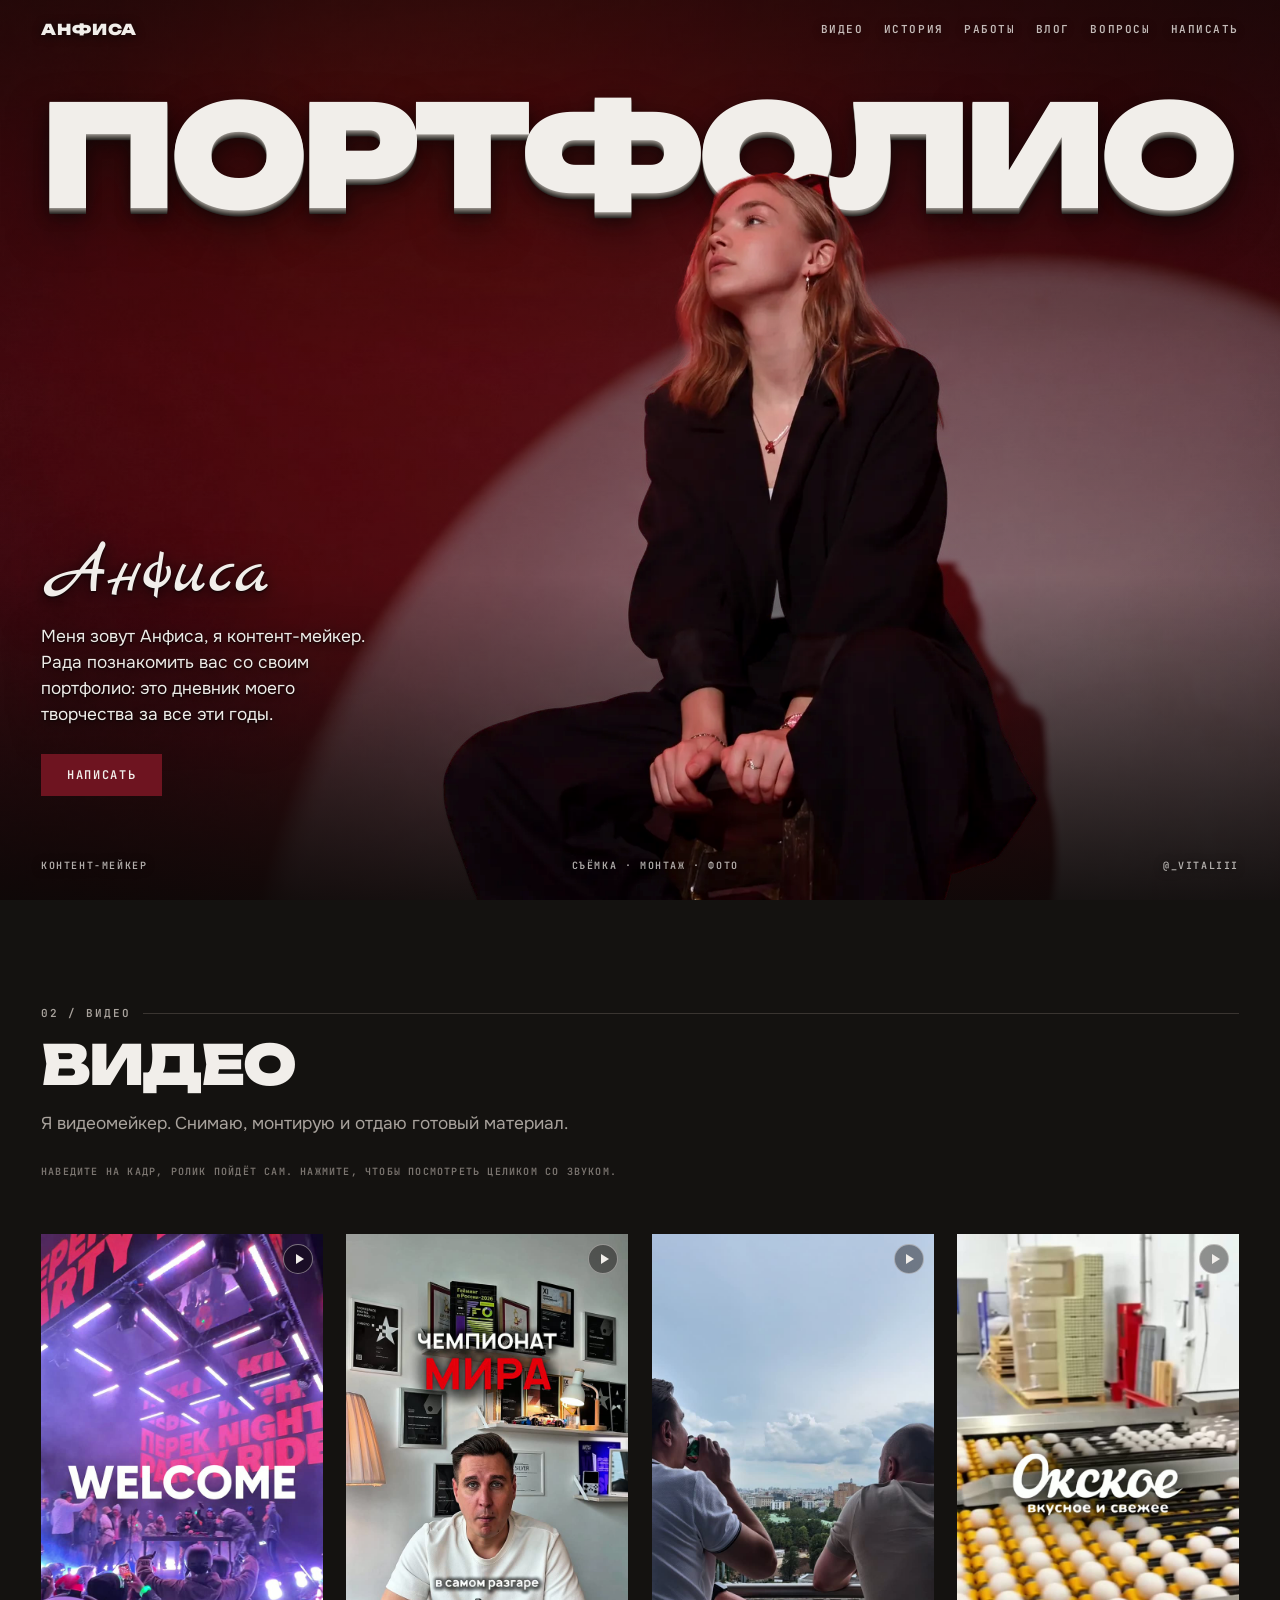
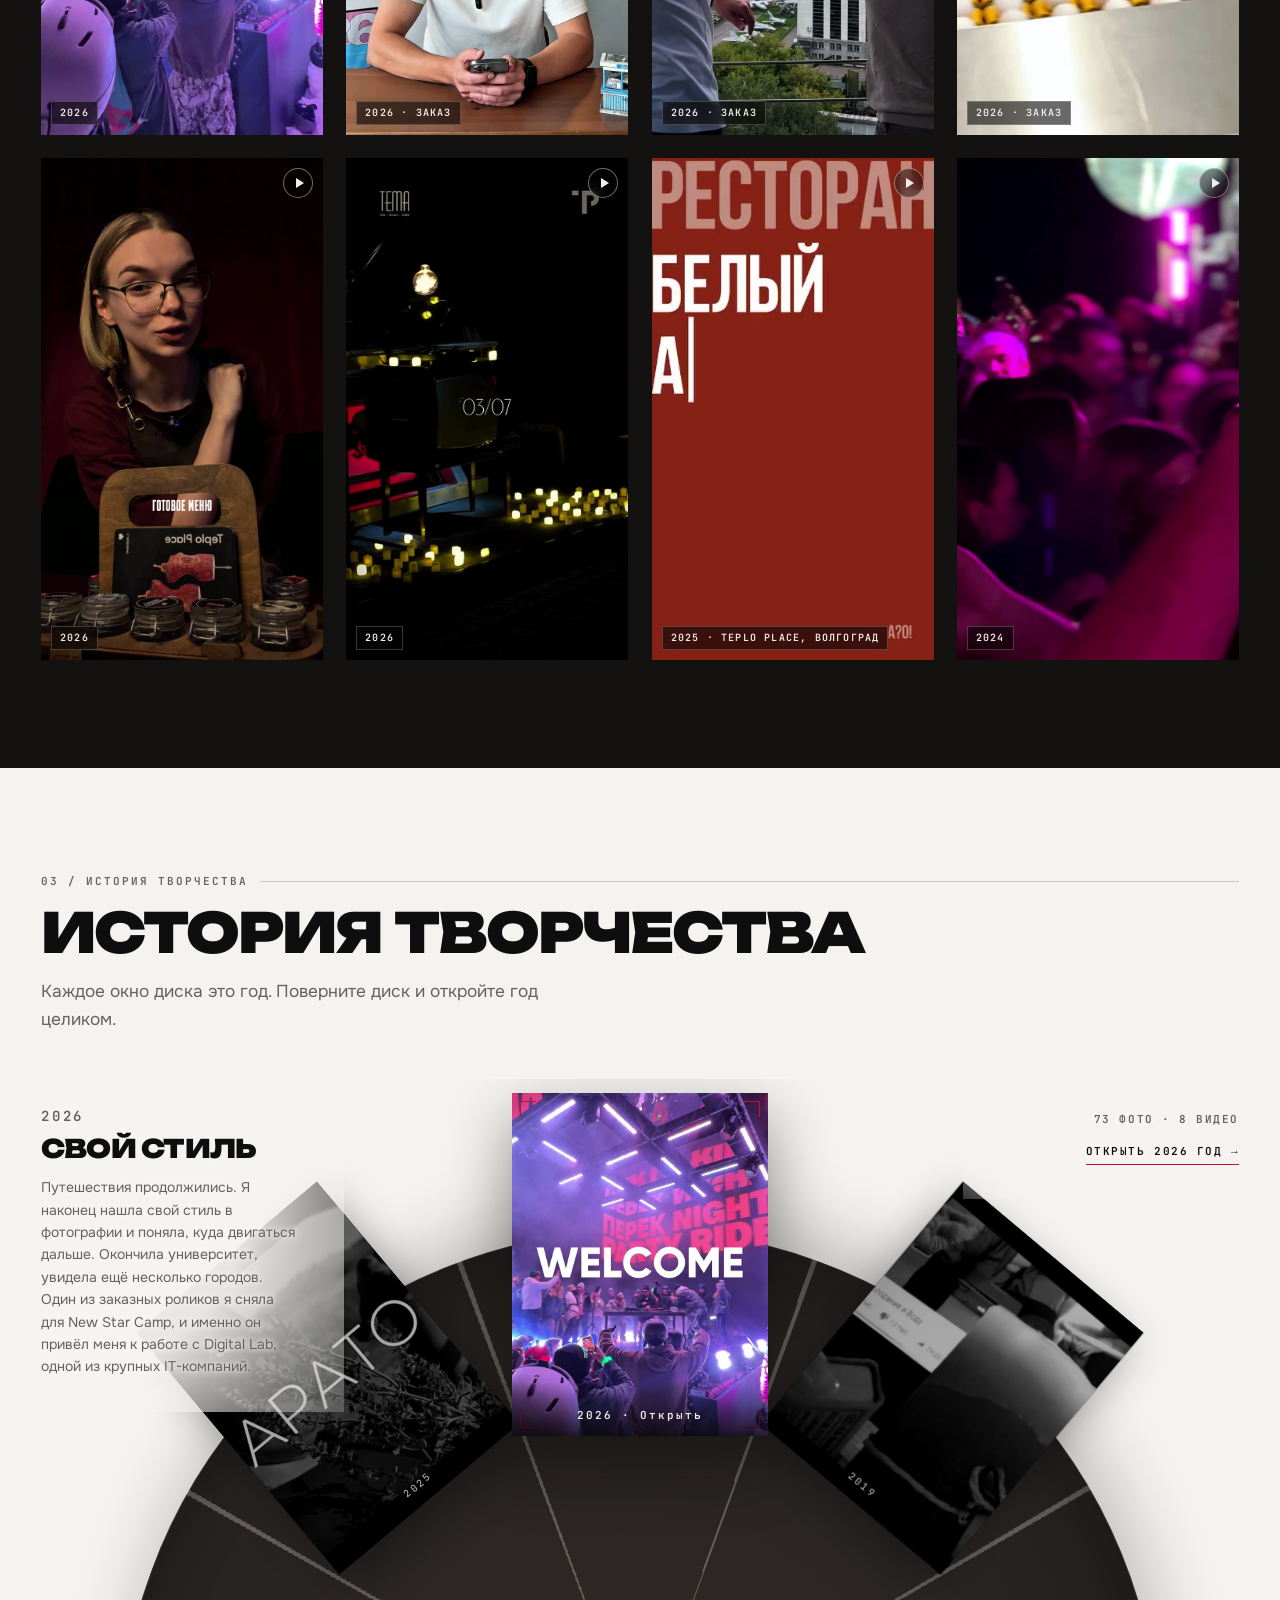
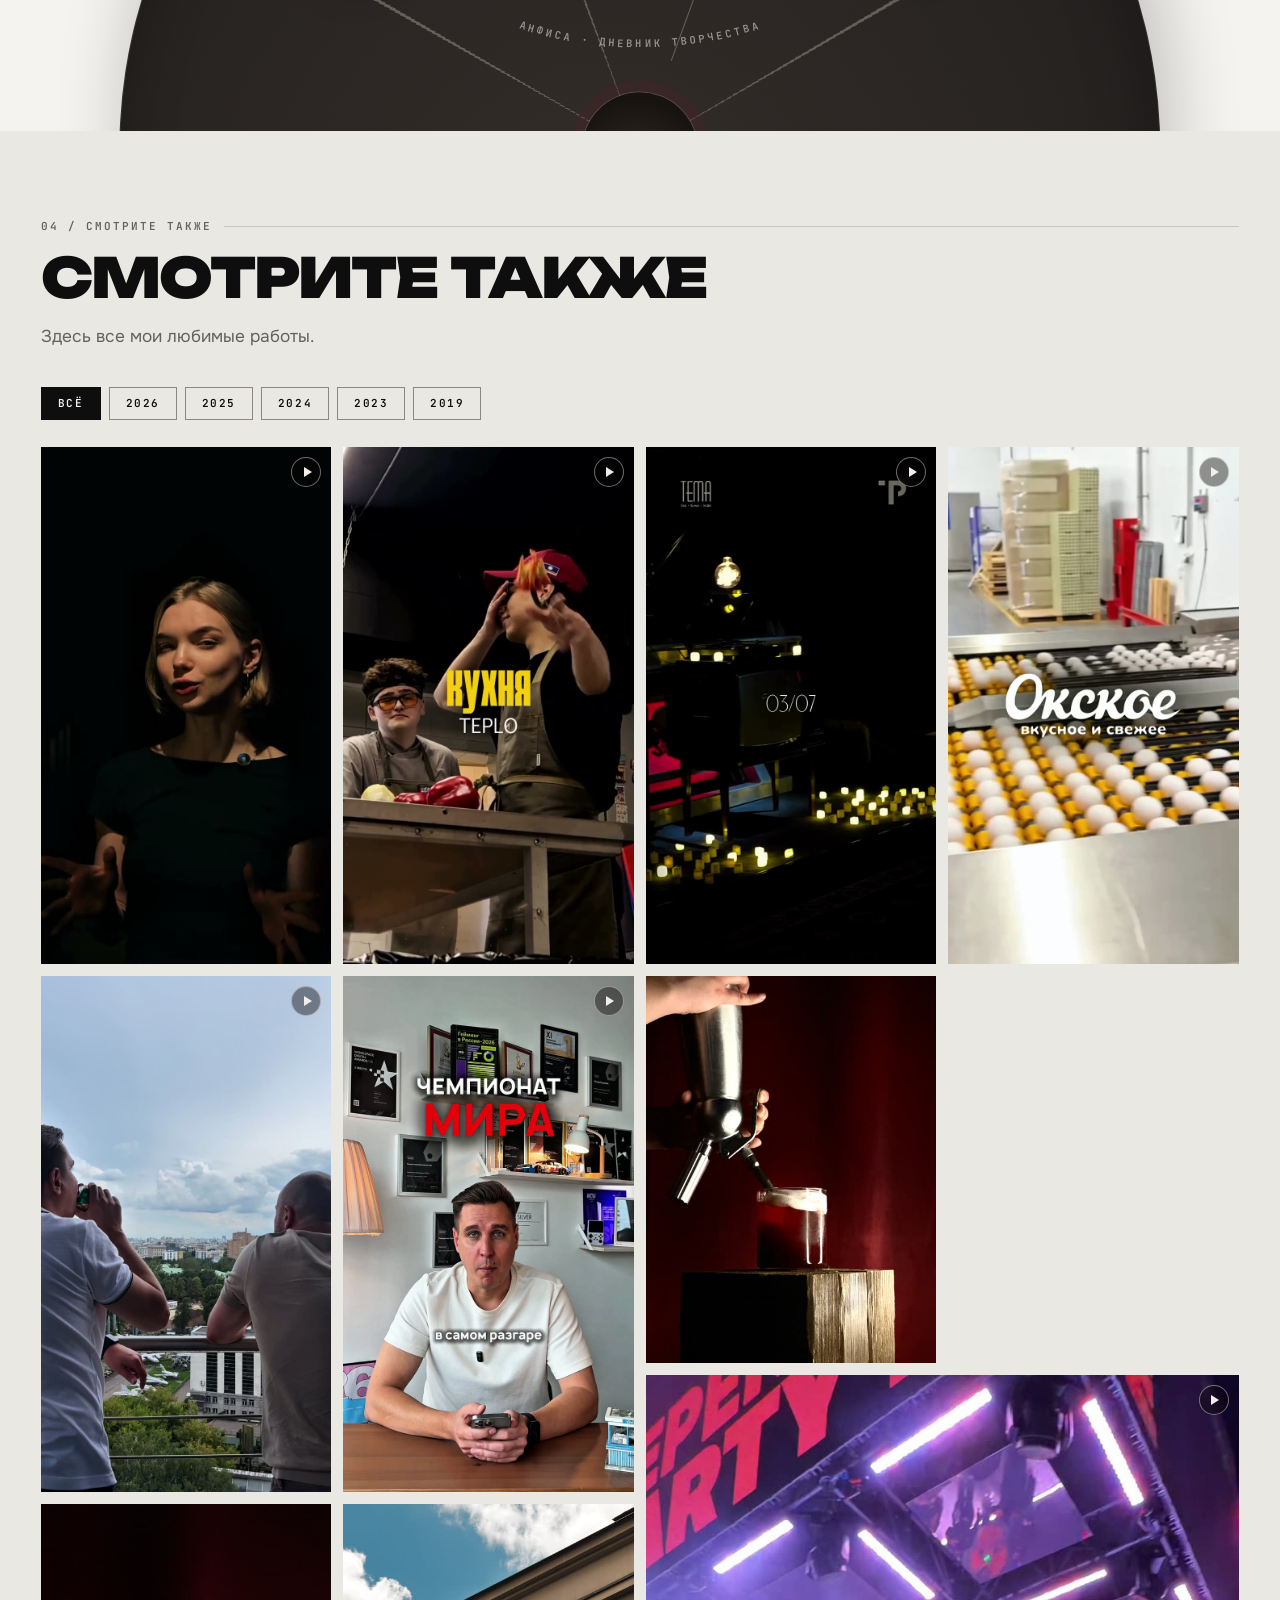
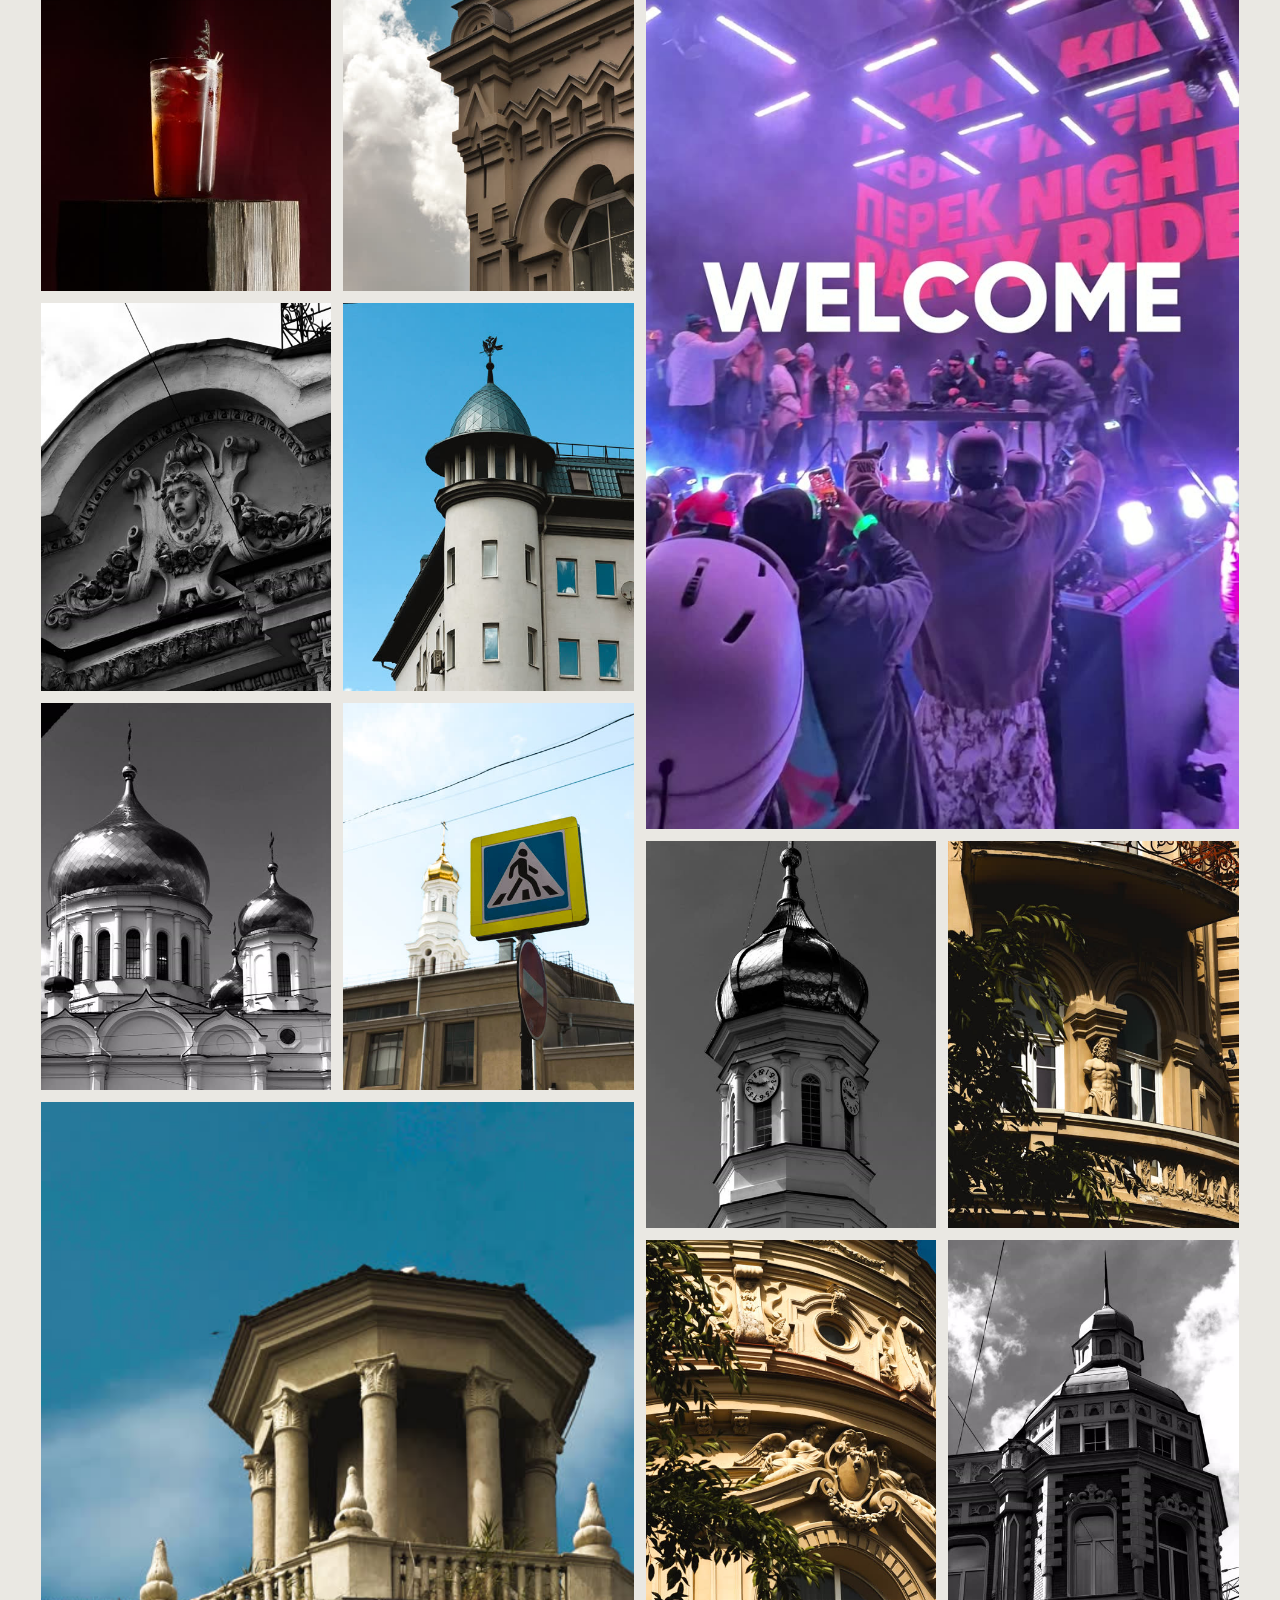
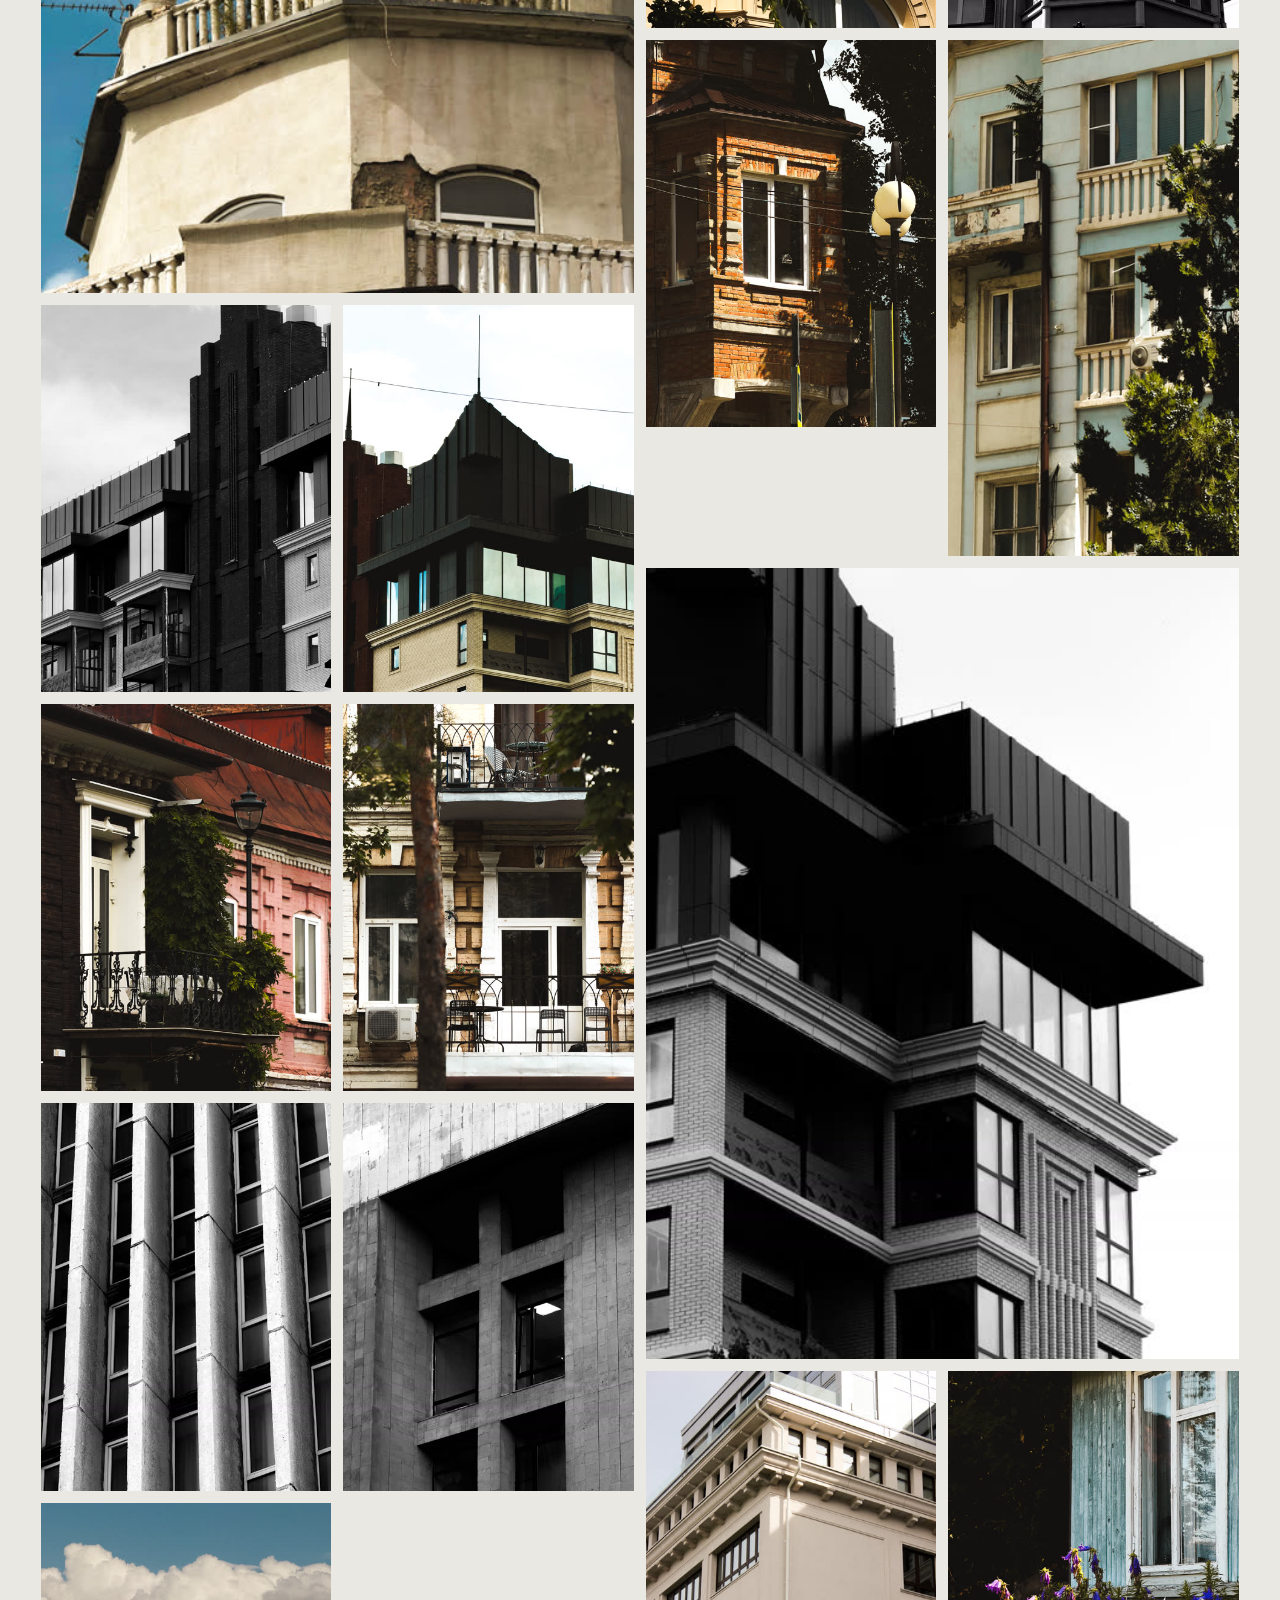
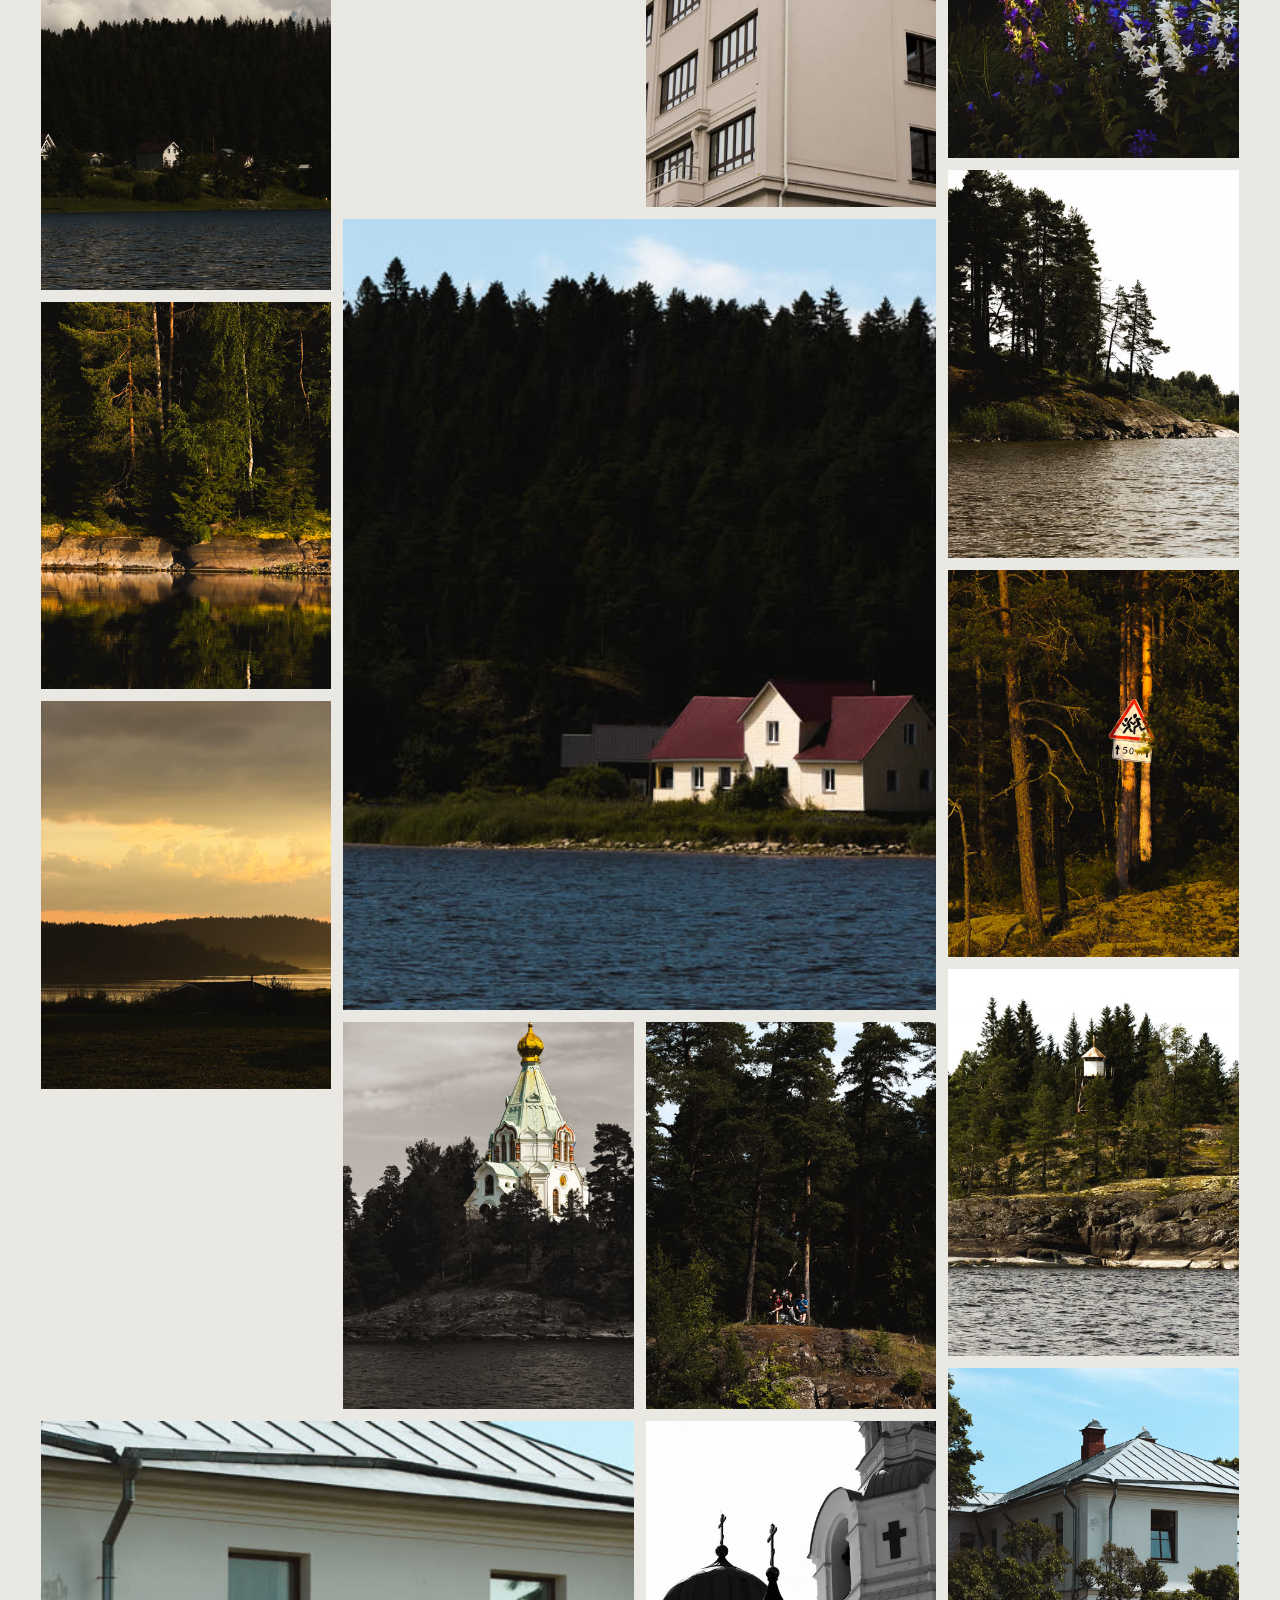
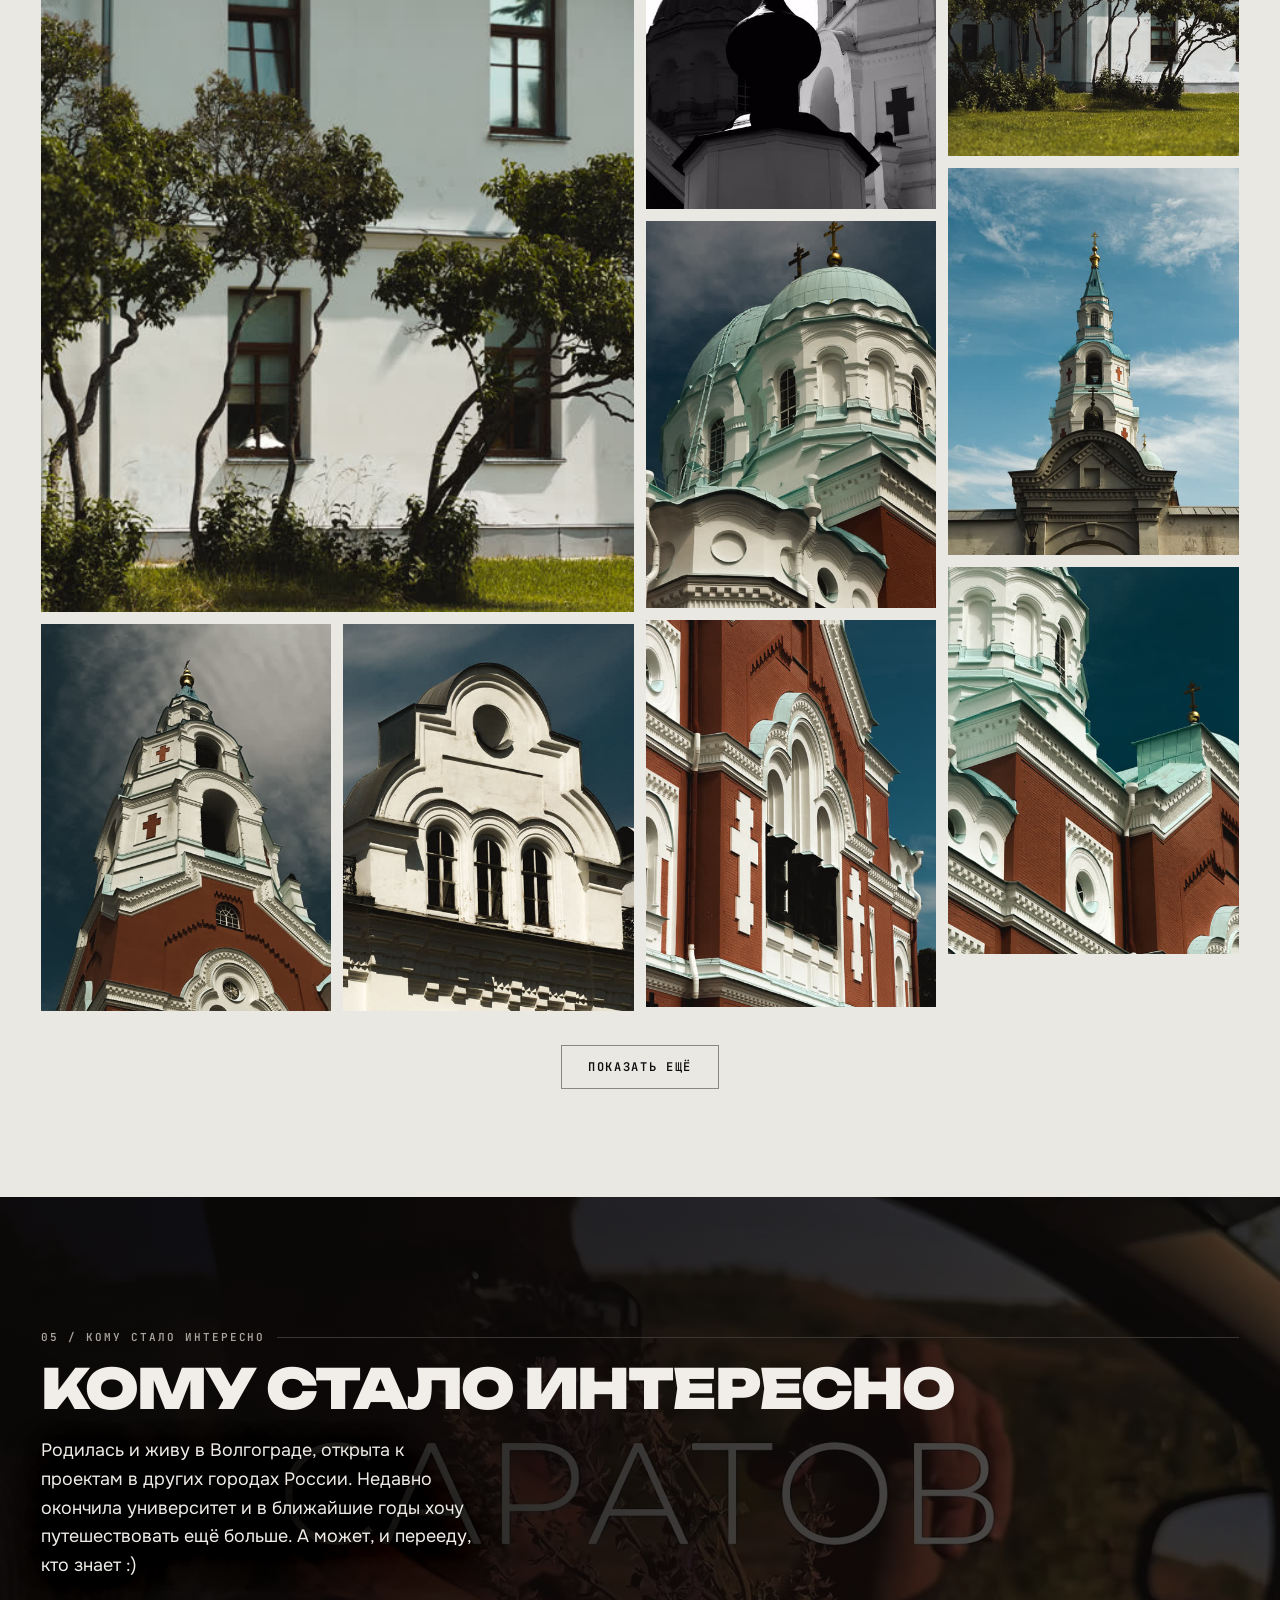
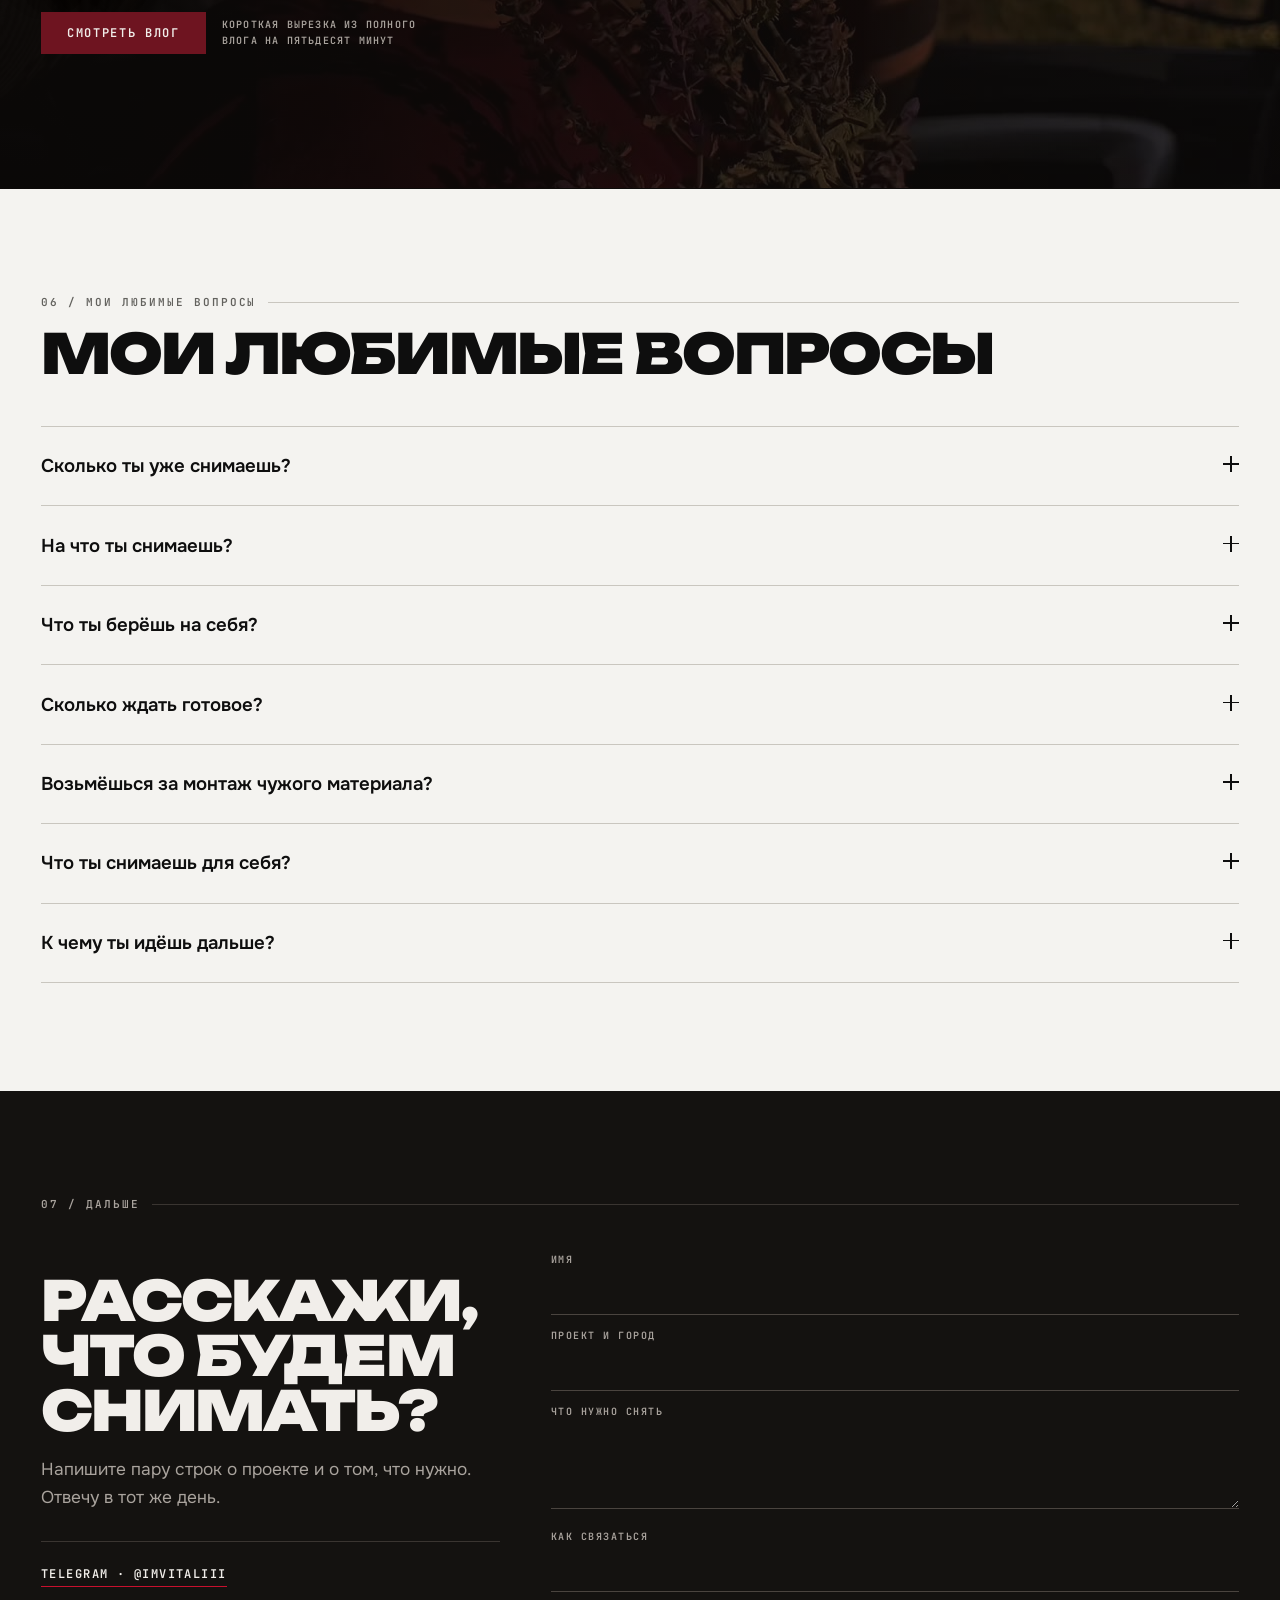
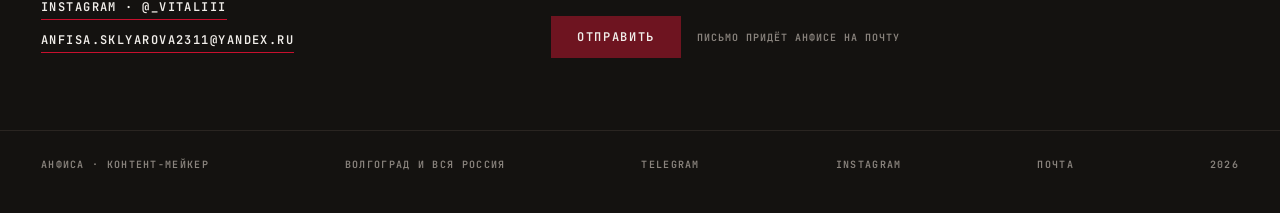
==== commit cddf6b7a: "Initial commit: portfolio site" ====
--- a/index.html
+++ b/index.html
@@ -160,7 +160,7 @@
           </div>
         </div>
         <div>
-          <form id="form" action="https://formspree.io/f/PLACEHOLDER" method="post" novalidate>
+          <form id="form" novalidate>
             <div><label for="f-name">Имя</label><input id="f-name" name="name" type="text" autocomplete="name" required></div>
             <div><label for="f-place">Проект и город</label><input id="f-place" name="place" type="text" required></div>
             <div><label for="f-task">Что нужно снять</label><textarea id="f-task" name="task" rows="3" required></textarea></div>
--- a/assets/site.css
+++ b/assets/site.css
@@ -308,6 +308,14 @@
   .story-right{grid-area:1 / 3 / 2 / 4}
 }
 
+/* На мобильных: сначала текст года (story-left), потом диск, потом ссылка (story-right).
+   order:-1 у диска убран — теперь он идёт вторым, после описания. */
+@media (max-width:1179px){
+  .story-left{order:1}
+  .disc{order:2}
+  .story-right{order:3}
+}
+
 .disc{
   position:relative;overflow:hidden;
   --seg-w:clamp(170px,20vw,290px);
@@ -318,7 +326,9 @@
   /* Диск обрезан по нижнему краю блока почти на самой широкой своей части:
      так он читается как тяжёлая пластина, вставшая из-за края страницы. */
   height:calc(var(--seg-w) * 2.55);
-  order:-1;
+  /* touch-action: pan-y разрешает странице скроллиться вертикально,
+     но горизонтальный свайп по диску перехватывает скрипт */
+  touch-action:pan-y;
 }
 @media (min-width:1180px){.disc{order:0}}
 /* На узком экране диск шире страницы: он выходит за поля до самых краёв
@@ -644,3 +654,8 @@
   padding-top:26px;border-top:1px solid var(--rule);
 }
 .year-nav:empty{display:none}
+/* Верхняя навигация: компактнее, без нижнего отступа, чуть ближе к тексту */
+.year-nav--top{
+  margin:clamp(20px,3vh,36px) 0 0;
+  padding-top:20px;
+}
